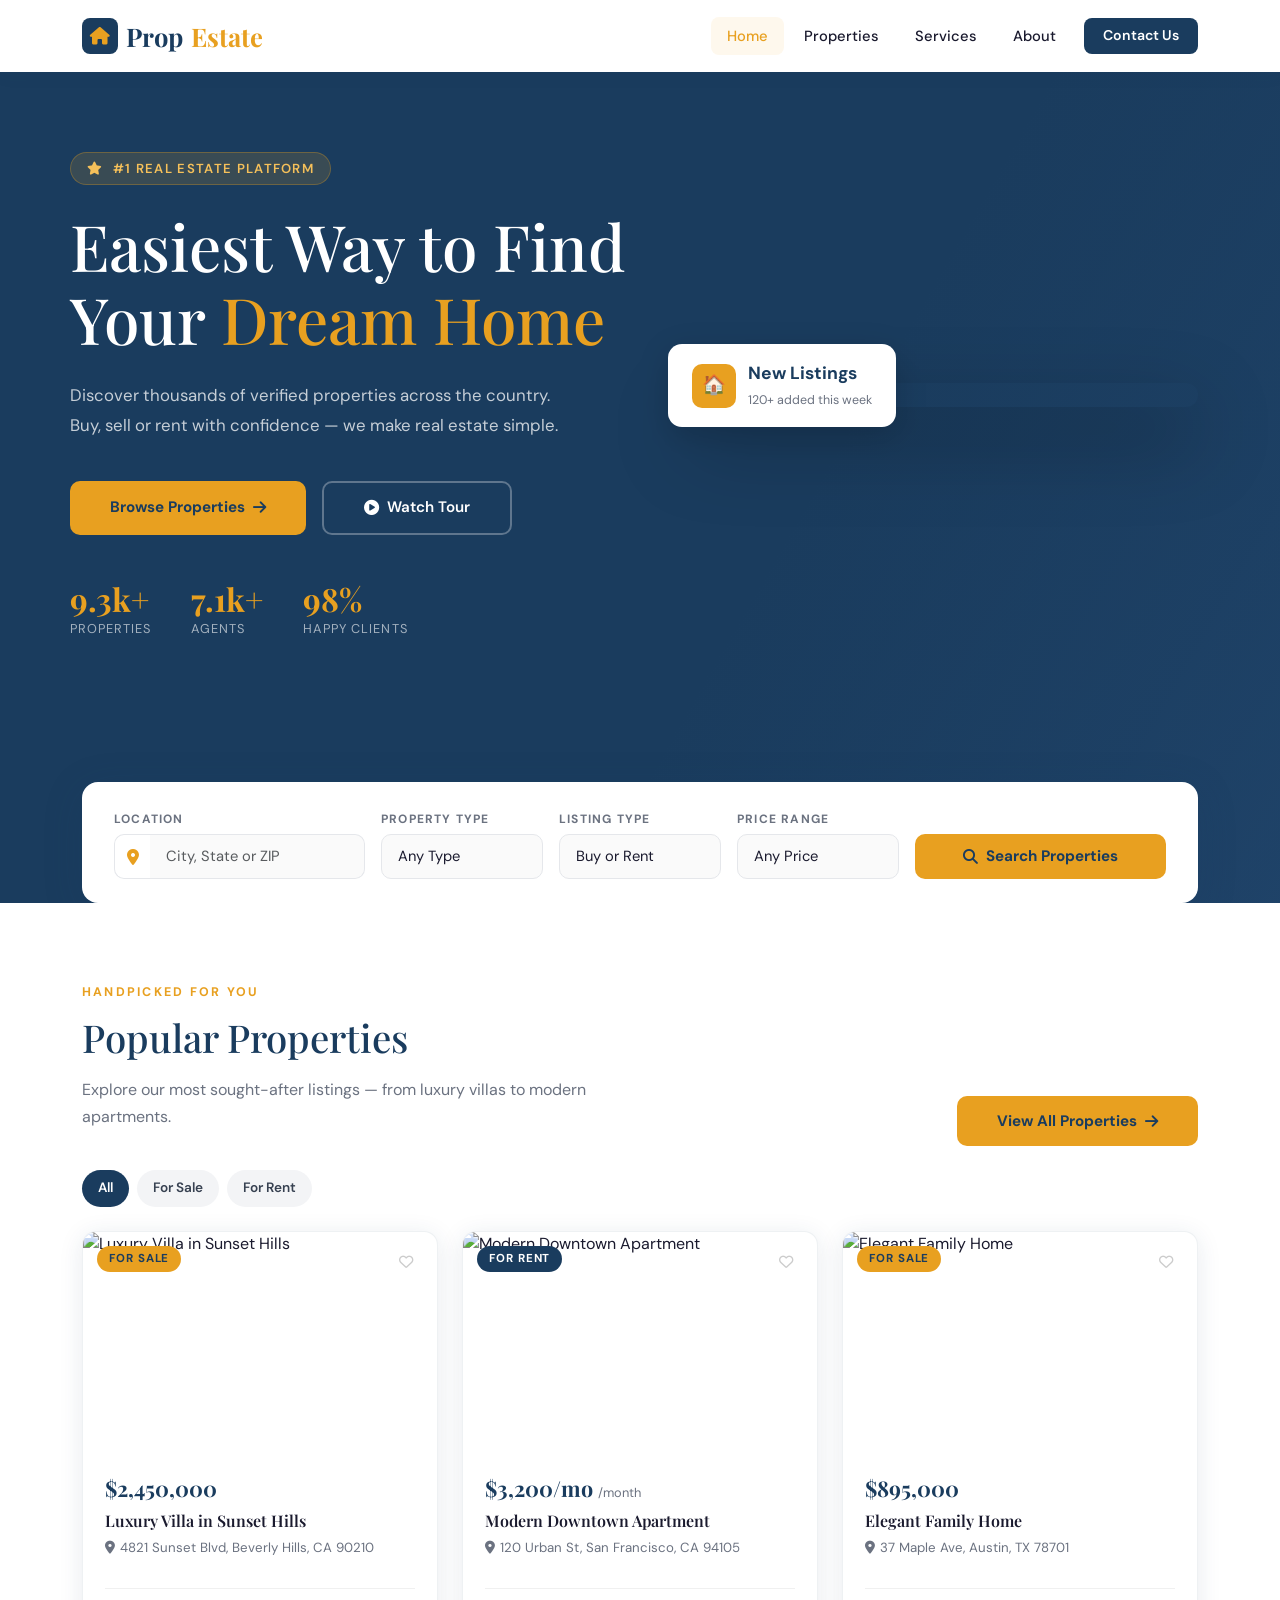
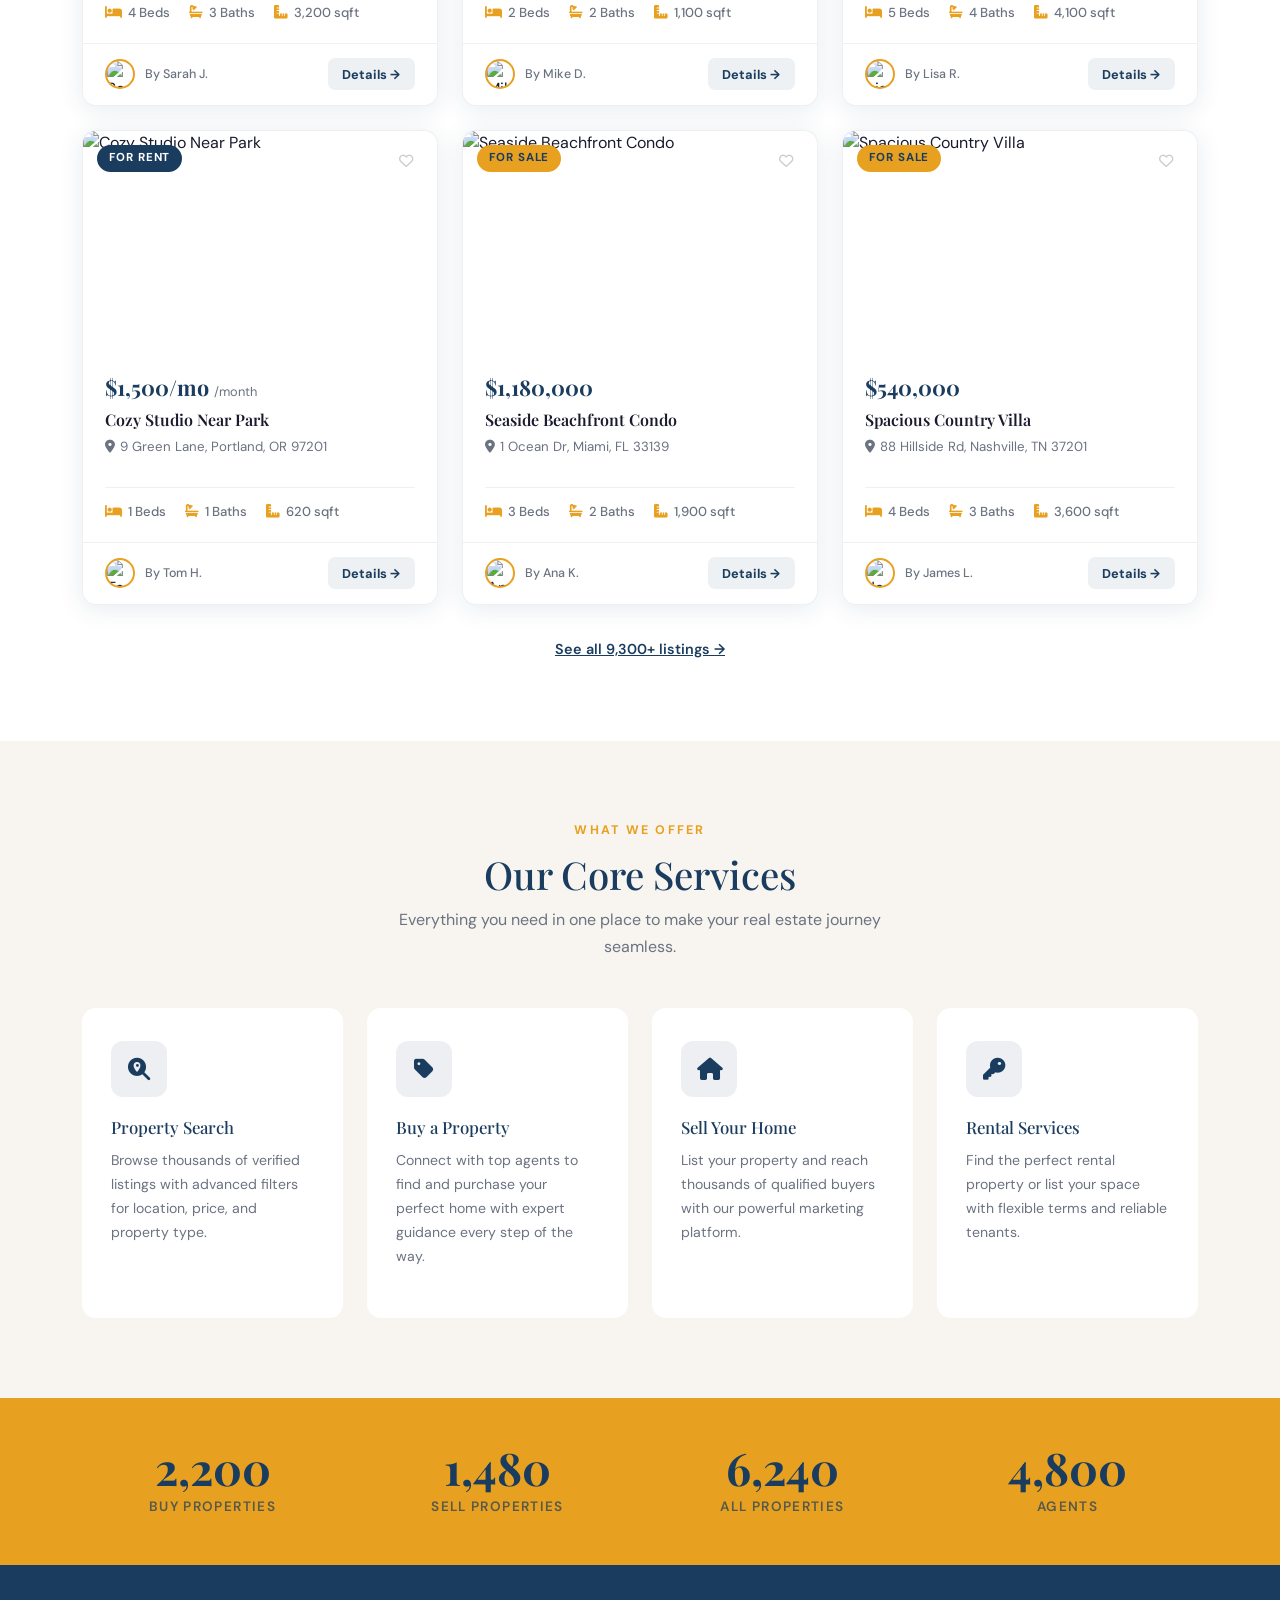
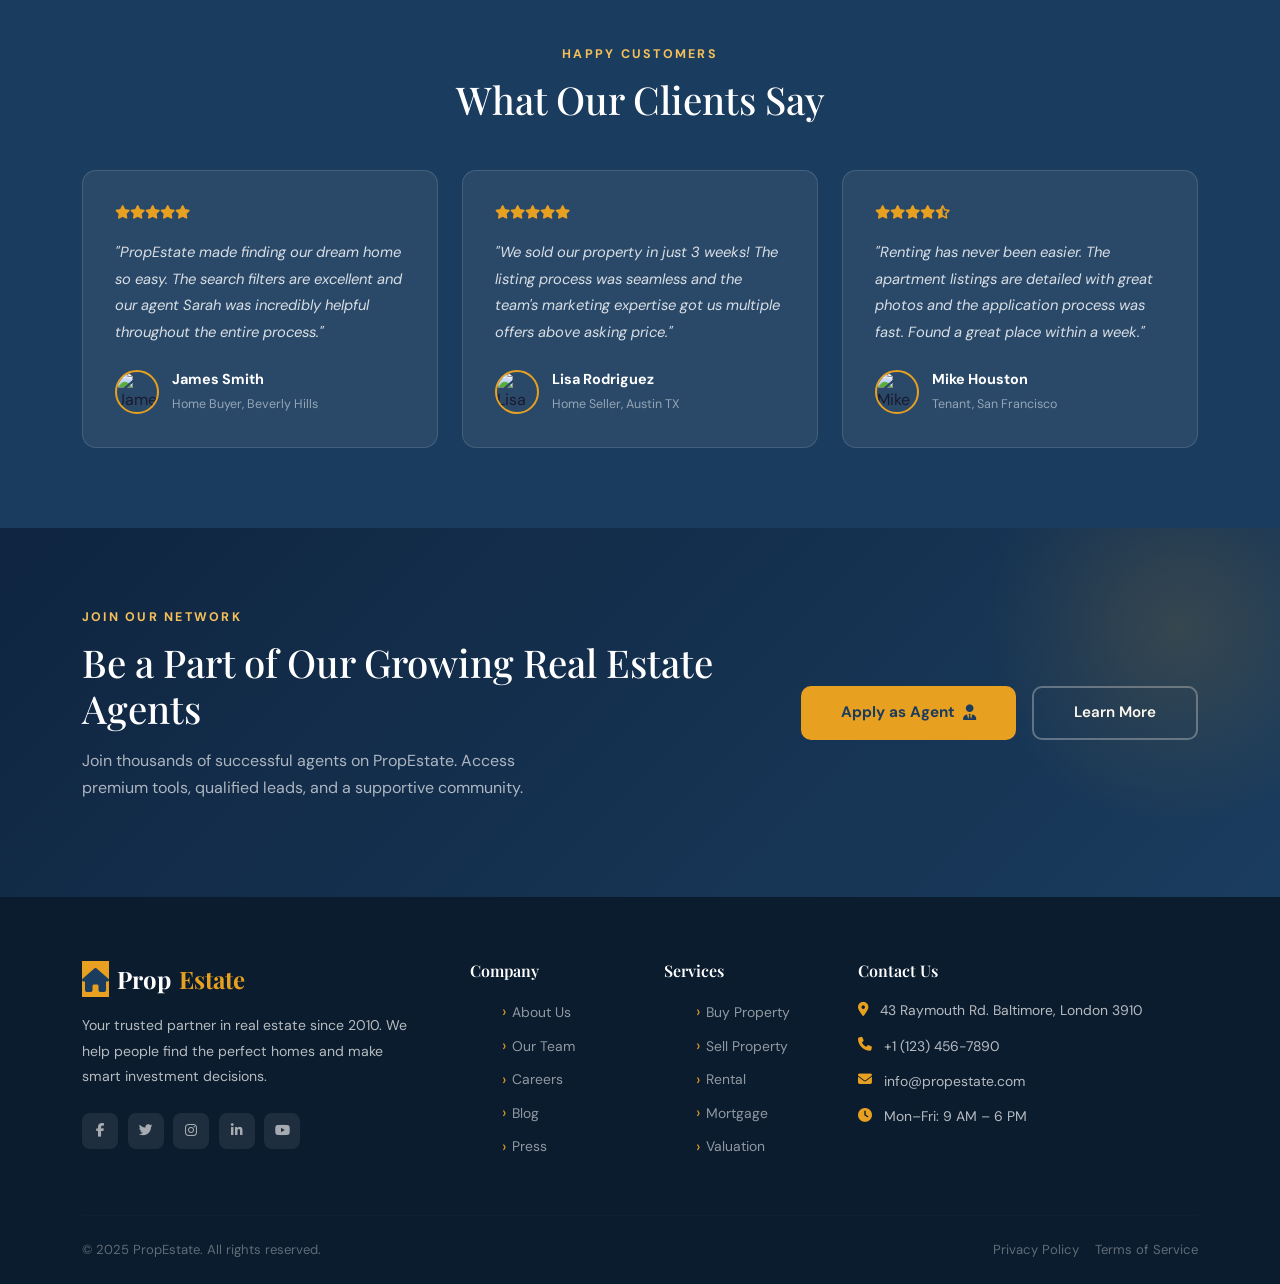
==== index.html @ a1406ced "Add files via upload" ====
<!DOCTYPE html>
<html lang="en">
<head>
  <meta charset="UTF-8">
  <meta name="viewport" content="width=device-width, initial-scale=1.0">
  <title>PropEstate — Find Your Dream Home</title>
  <link rel="preconnect" href="https://fonts.googleapis.com">
  <link rel="preconnect" href="https://fonts.gstatic.com" crossorigin>
  <link href="https://fonts.googleapis.com/css2?family=Playfair+Display:wght@600;700;800&family=DM+Sans:wght@300;400;500;600;700&display=swap" rel="stylesheet">
  <link rel="stylesheet" href="https://cdnjs.cloudflare.com/ajax/libs/bootstrap/5.3.2/css/bootstrap.min.css">
  <link rel="stylesheet" href="https://cdnjs.cloudflare.com/ajax/libs/font-awesome/6.5.0/css/all.min.css">
  <link rel="stylesheet" href="style.css">
</head>
<body>

<!-- ===== NAVBAR ===== -->
<nav class="navbar navbar-expand-lg">
  <div class="container">
    <a class="navbar-brand" href="index.html">
      <div class="brand-icon"><i class="fas fa-home"></i></div>
      Prop<span>Estate</span>
    </a>
    <button class="navbar-toggler border-0" type="button" data-bs-toggle="collapse" data-bs-target="#navMenu">
      <i class="fas fa-bars" style="color:var(--primary);"></i>
    </button>
    <div class="collapse navbar-collapse" id="navMenu">
      <ul class="navbar-nav ms-auto align-items-center gap-1 py-3 py-lg-0">
        <li class="nav-item"><a class="nav-link active" href="index.html">Home</a></li>
        <li class="nav-item"><a class="nav-link" href="properties.html">Properties</a></li>
        <li class="nav-item"><a class="nav-link" href="#">Services</a></li>
        <li class="nav-item"><a class="nav-link" href="#">About</a></li>
        <li class="nav-item ms-2"><a class="nav-link btn-contact" href="contact.html">Contact Us</a></li>
      </ul>
    </div>
  </div>
</nav>

<!-- ===== HERO ===== -->
<section class="hero">
  <div class="hero-overlay"></div>
  <div class="container">
    <div class="row align-items-center">
      <div class="col-lg-6 hero-content">
        <div class="hero-eyebrow fade-up">
          <i class="fas fa-star"></i> #1 Real Estate Platform
        </div>
        <h1 class="hero-title fade-up fade-up-1">
          Easiest Way to Find Your <em>Dream Home</em>
        </h1>
        <p class="hero-desc fade-up fade-up-2">
          Discover thousands of verified properties across the country. Buy, sell or rent with confidence — we make real estate simple.
        </p>
        <div class="d-flex gap-3 flex-wrap fade-up fade-up-3">
          <a href="properties.html" class="btn-primary-custom">
            Browse Properties <i class="fas fa-arrow-right"></i>
          </a>
          <a href="#" class="btn-outline-custom">
            <i class="fas fa-play-circle"></i> Watch Tour
          </a>
        </div>
        <div class="hero-stats fade-up fade-up-4">
          <div class="hero-stat">
            <div class="hero-stat-num">9.3k+</div>
            <div class="hero-stat-label">Properties</div>
          </div>
          <div class="hero-stat">
            <div class="hero-stat-num">7.1k+</div>
            <div class="hero-stat-label">Agents</div>
          </div>
          <div class="hero-stat">
            <div class="hero-stat-num">98%</div>
            <div class="hero-stat-label">Happy Clients</div>
          </div>
        </div>
      </div>
      <div class="col-lg-6 d-none d-lg-block ps-5">
        <div class="hero-image-wrap">
          <img src="https://images.unsplash.com/photo-1600596542815-ffad4c1539a9?w=800&q=80" alt="Dream Home">
          <div class="hero-badge">
            <div class="hero-badge-icon">🏠</div>
            <div class="hero-badge-text">
              <strong>New Listings</strong>
              <span>120+ added this week</span>
            </div>
          </div>
        </div>
      </div>
    </div>

    <!-- Search Bar -->
    <div class="row mt-4">
      <div class="col-12">
        <div class="search-bar-wrap fade-up fade-up-4">
          <div class="row g-3 align-items-end">
            <div class="col-md-3 col-sm-6">
              <label class="form-label">Location</label>
              <div class="input-group">
                <span class="input-group-text bg-white border-end-0" style="border:1.5px solid #e5e7eb; border-right:none; border-radius:10px 0 0 10px;">
                  <i class="fas fa-map-marker-alt" style="color:var(--accent);"></i>
                </span>
                <input type="text" class="form-control border-start-0" placeholder="City, State or ZIP" style="border-radius:0 10px 10px 0; border-left:none;">
              </div>
            </div>
            <div class="col-md-2 col-sm-6">
              <label class="form-label">Property Type</label>
              <select class="form-select">
                <option value="">Any Type</option>
                <option>House</option>
                <option>Apartment</option>
                <option>Condo</option>
                <option>Villa</option>
              </select>
            </div>
            <div class="col-md-2 col-sm-6">
              <label class="form-label">Listing Type</label>
              <select class="form-select">
                <option value="">Buy or Rent</option>
                <option>For Sale</option>
                <option>For Rent</option>
              </select>
            </div>
            <div class="col-md-2 col-sm-6">
              <label class="form-label">Price Range</label>
              <select class="form-select">
                <option value="">Any Price</option>
                <option>Under $500K</option>
                <option>$500K – $1M</option>
                <option>$1M – $2M</option>
                <option>$2M+</option>
              </select>
            </div>
            <div class="col-md-3">
              <a href="properties.html" class="btn-search">
                <i class="fas fa-search"></i> Search Properties
              </a>
            </div>
          </div>
        </div>
      </div>
    </div>
  </div>
</section>

<!-- ===== POPULAR PROPERTIES ===== -->
<section class="section-pad">
  <div class="container">
    <div class="row align-items-end mb-4">
      <div class="col-md-7">
        <div class="section-label">Handpicked for You</div>
        <h2 class="section-title">Popular Properties</h2>
        <p class="section-subtitle">Explore our most sought-after listings — from luxury villas to modern apartments.</p>
      </div>
      <div class="col-md-5 text-md-end mt-3 mt-md-0">
        <a href="properties.html" class="btn-primary-custom">
          View All Properties <i class="fas fa-arrow-right"></i>
        </a>
      </div>
    </div>
    <!-- Filter tabs -->
    <div class="d-flex gap-2 flex-wrap mb-4" id="homeFilterTabs">
      <button class="btn btn-sm px-3 py-2 rounded-pill active-filter-btn" style="background:var(--primary);color:#fff;border:none;font-size:0.85rem;font-weight:600;" onclick="filterHome('all', this)">All</button>
      <button class="btn btn-sm px-3 py-2 rounded-pill" style="background:#f3f4f6;border:none;font-size:0.85rem;font-weight:600;color:#374151;" onclick="filterHome('buy', this)">For Sale</button>
      <button class="btn btn-sm px-3 py-2 rounded-pill" style="background:#f3f4f6;border:none;font-size:0.85rem;font-weight:600;color:#374151;" onclick="filterHome('rent', this)">For Rent</button>
    </div>
    <div class="row" id="featuredGrid">
      <!-- Cards injected by JS -->
    </div>
    <div class="text-center mt-2">
      <a href="properties.html" style="font-size:0.9rem;color:var(--primary);font-weight:600;text-decoration:underline;">
        See all 9,300+ listings →
      </a>
    </div>
  </div>
</section>

<!-- ===== SERVICES ===== -->
<section class="section-pad services-section">
  <div class="container">
    <div class="text-center mb-5">
      <div class="section-label">What We Offer</div>
      <h2 class="section-title" style="margin-bottom:0.5rem;">Our Core Services</h2>
      <p class="section-subtitle mx-auto">Everything you need in one place to make your real estate journey seamless.</p>
    </div>
    <div class="row g-4">
      <div class="col-lg-3 col-md-6">
        <div class="service-card">
          <div class="service-icon"><i class="fas fa-search-location"></i></div>
          <h5>Property Search</h5>
          <p>Browse thousands of verified listings with advanced filters for location, price, and property type.</p>
        </div>
      </div>
      <div class="col-lg-3 col-md-6">
        <div class="service-card">
          <div class="service-icon"><i class="fas fa-tag"></i></div>
          <h5>Buy a Property</h5>
          <p>Connect with top agents to find and purchase your perfect home with expert guidance every step of the way.</p>
        </div>
      </div>
      <div class="col-lg-3 col-md-6">
        <div class="service-card">
          <div class="service-icon"><i class="fas fa-home"></i></div>
          <h5>Sell Your Home</h5>
          <p>List your property and reach thousands of qualified buyers with our powerful marketing platform.</p>
        </div>
      </div>
      <div class="col-lg-3 col-md-6">
        <div class="service-card">
          <div class="service-icon"><i class="fas fa-key"></i></div>
          <h5>Rental Services</h5>
          <p>Find the perfect rental property or list your space with flexible terms and reliable tenants.</p>
        </div>
      </div>
    </div>
  </div>
</section>

<!-- ===== STATS BANNER ===== -->
<section class="stats-banner">
  <div class="container">
    <div class="row g-4">
      <div class="col-6 col-md-3">
        <div class="stat-item">
          <div class="stat-number" data-count="3298">0</div>
          <div class="stat-label">Buy Properties</div>
        </div>
      </div>
      <div class="col-6 col-md-3">
        <div class="stat-item">
          <div class="stat-number" data-count="2181">0</div>
          <div class="stat-label">Sell Properties</div>
        </div>
      </div>
      <div class="col-6 col-md-3">
        <div class="stat-item">
          <div class="stat-number" data-count="9316">0</div>
          <div class="stat-label">All Properties</div>
        </div>
      </div>
      <div class="col-6 col-md-3">
        <div class="stat-item">
          <div class="stat-number" data-count="7191">0</div>
          <div class="stat-label">Agents</div>
        </div>
      </div>
    </div>
  </div>
</section>

<!-- ===== TESTIMONIALS ===== -->
<section class="section-pad testimonials-section">
  <div class="container">
    <div class="text-center mb-5">
      <div class="section-label" style="color:var(--accent-light);">Happy Customers</div>
      <h2 class="section-title" style="color:var(--white);">What Our Clients Say</h2>
    </div>
    <div class="row g-4">
      <div class="col-lg-4 col-md-6">
        <div class="testimonial-card">
          <div class="testimonial-stars">
            <i class="fas fa-star"></i><i class="fas fa-star"></i><i class="fas fa-star"></i><i class="fas fa-star"></i><i class="fas fa-star"></i>
          </div>
          <p class="testimonial-text">"PropEstate made finding our dream home so easy. The search filters are excellent and our agent Sarah was incredibly helpful throughout the entire process."</p>
          <div class="testimonial-author">
            <img src="https://i.pravatar.cc/80?img=47" alt="James Smith">
            <div class="testimonial-author-info">
              <strong>James Smith</strong>
              <span>Home Buyer, Beverly Hills</span>
            </div>
          </div>
        </div>
      </div>
      <div class="col-lg-4 col-md-6">
        <div class="testimonial-card">
          <div class="testimonial-stars">
            <i class="fas fa-star"></i><i class="fas fa-star"></i><i class="fas fa-star"></i><i class="fas fa-star"></i><i class="fas fa-star"></i>
          </div>
          <p class="testimonial-text">"We sold our property in just 3 weeks! The listing process was seamless and the team's marketing expertise got us multiple offers above asking price."</p>
          <div class="testimonial-author">
            <img src="https://i.pravatar.cc/80?img=32" alt="Lisa Rodriguez">
            <div class="testimonial-author-info">
              <strong>Lisa Rodriguez</strong>
              <span>Home Seller, Austin TX</span>
            </div>
          </div>
        </div>
      </div>
      <div class="col-lg-4 col-md-6">
        <div class="testimonial-card">
          <div class="testimonial-stars">
            <i class="fas fa-star"></i><i class="fas fa-star"></i><i class="fas fa-star"></i><i class="fas fa-star"></i><i class="fas fa-star-half-alt"></i>
          </div>
          <p class="testimonial-text">"Renting has never been easier. The apartment listings are detailed with great photos and the application process was fast. Found a great place within a week."</p>
          <div class="testimonial-author">
            <img src="https://i.pravatar.cc/80?img=12" alt="Mike Houston">
            <div class="testimonial-author-info">
              <strong>Mike Houston</strong>
              <span>Tenant, San Francisco</span>
            </div>
          </div>
        </div>
      </div>
    </div>
  </div>
</section>

<!-- ===== CTA ===== -->
<section class="section-pad cta-section">
  <div class="container">
    <div class="row align-items-center">
      <div class="col-lg-7">
        <div class="section-label" style="color:var(--accent-light);">Join Our Network</div>
        <h2 class="section-title" style="color:var(--white);">Be a Part of Our Growing Real Estate Agents</h2>
        <p class="section-subtitle" style="color:rgba(255,255,255,0.65); max-width:480px;">
          Join thousands of successful agents on PropEstate. Access premium tools, qualified leads, and a supportive community.
        </p>
      </div>
      <div class="col-lg-5 text-lg-end mt-4 mt-lg-0 d-flex gap-3 justify-content-lg-end flex-wrap">
        <a href="#" class="btn-primary-custom">Apply as Agent <i class="fas fa-user-tie"></i></a>
        <a href="contact.html" class="btn-outline-custom">Learn More</a>
      </div>
    </div>
  </div>
</section>

<!-- ===== FOOTER ===== -->
<footer>
  <div class="container">
    <div class="row g-5">
      <div class="col-lg-4">
        <div class="footer-brand">
          <div class="brand-icon" style="background:var(--accent);color:var(--primary);"><i class="fas fa-home"></i></div>
          Prop<span>Estate</span>
        </div>
        <p class="footer-desc">Your trusted partner in real estate since 2010. We help people find the perfect homes and make smart investment decisions.</p>
        <div class="footer-social">
          <a href="#"><i class="fab fa-facebook-f"></i></a>
          <a href="#"><i class="fab fa-twitter"></i></a>
          <a href="#"><i class="fab fa-instagram"></i></a>
          <a href="#"><i class="fab fa-linkedin-in"></i></a>
          <a href="#"><i class="fab fa-youtube"></i></a>
        </div>
      </div>
      <div class="col-lg-2 col-md-4 col-6">
        <h6 class="footer-heading">Company</h6>
        <ul class="footer-links">
          <li><a href="#">About Us</a></li>
          <li><a href="#">Our Team</a></li>
          <li><a href="#">Careers</a></li>
          <li><a href="#">Blog</a></li>
          <li><a href="#">Press</a></li>
        </ul>
      </div>
      <div class="col-lg-2 col-md-4 col-6">
        <h6 class="footer-heading">Services</h6>
        <ul class="footer-links">
          <li><a href="#">Buy Property</a></li>
          <li><a href="#">Sell Property</a></li>
          <li><a href="#">Rental</a></li>
          <li><a href="#">Mortgage</a></li>
          <li><a href="#">Valuation</a></li>
        </ul>
      </div>
      <div class="col-lg-4 col-md-4">
        <h6 class="footer-heading">Contact Us</h6>
        <div class="footer-contact-item"><i class="fas fa-map-marker-alt"></i><span>43 Raymouth Rd. Baltimore, London 3910</span></div>
        <div class="footer-contact-item"><i class="fas fa-phone"></i><span>+1 (123) 456-7890</span></div>
        <div class="footer-contact-item"><i class="fas fa-envelope"></i><span>info@propestate.com</span></div>
        <div class="footer-contact-item"><i class="fas fa-clock"></i><span>Mon–Fri: 9 AM – 6 PM</span></div>
      </div>
    </div>
    <hr class="footer-divider">
    <div class="footer-bottom">
      <span>© 2025 PropEstate. All rights reserved.</span>
      <div class="d-flex gap-3">
        <a href="#" style="color:rgba(255,255,255,0.35);font-size:0.82rem;">Privacy Policy</a>
        <a href="#" style="color:rgba(255,255,255,0.35);font-size:0.82rem;">Terms of Service</a>
      </div>
    </div>
  </div>
</footer>

<!-- Scroll Top -->
<button id="scrollTop" onclick="scrollToTop()" title="Back to top">
  <i class="fas fa-chevron-up"></i>
</button>

<script src="https://cdnjs.cloudflare.com/ajax/libs/bootstrap/5.3.2/js/bootstrap.bundle.min.js"></script>
<script src="main.js"></script>
<script>
  // Home page filter tabs
  function filterHome(type, btn) {
    document.querySelectorAll('#homeFilterTabs button').forEach(b => {
      b.style.background = '#f3f4f6';
      b.style.color = '#374151';
    });
    btn.style.background = 'var(--primary)';
    btn.style.color = '#fff';

    const cards = document.querySelectorAll('#featuredGrid [data-type]');
    cards.forEach(card => {
      card.style.display = (type === 'all' || card.dataset.type === type) ? '' : 'none';
    });
  }
</script>
</body>
</html>
---- style.css ----
/* ===== CSS Variables ===== */
:root {
  --primary: #1a3c5e;
  --accent: #e8a020;
  --accent-light: #f5c05a;
  --light-bg: #f8f5f0;
  --white: #ffffff;
  --text-dark: #1a1a2e;
  --text-muted: #6b7280;
  --card-shadow: 0 4px 24px rgba(26,60,94,0.10);
  --transition: 0.3s cubic-bezier(.4,0,.2,1);
  --radius: 14px;
  --navbar-height: 72px;
}

/* ===== Reset & Base ===== */
*, *::before, *::after { box-sizing: border-box; margin: 0; padding: 0; }
html { scroll-behavior: smooth; }
body {
  font-family: 'DM Sans', sans-serif;
  color: var(--text-dark);
  background: var(--white);
  overflow-x: hidden;
}
a { text-decoration: none; color: inherit; }
img { max-width: 100%; display: block; }

/* ===== Typography ===== */
h1, h2, h3, h4, h5 {
  font-family: 'Playfair Display', serif;
  line-height: 1.2;
}
.section-label {
  font-size: 0.78rem;
  font-weight: 700;
  letter-spacing: 0.18em;
  text-transform: uppercase;
  color: var(--accent);
  margin-bottom: 0.75rem;
}
.section-title {
  font-size: clamp(1.8rem, 3vw, 2.6rem);
  color: var(--primary);
  margin-bottom: 1rem;
}
.section-subtitle {
  font-size: 1rem;
  color: var(--text-muted);
  max-width: 540px;
  line-height: 1.7;
}

/* ===== Navbar ===== */
.navbar {
  height: var(--navbar-height);
  background: var(--white);
  box-shadow: 0 2px 16px rgba(26,60,94,0.08);
  position: sticky;
  top: 0;
  z-index: 1000;
  padding: 0 2rem;
}
.navbar-brand {
  font-family: 'Playfair Display', serif;
  font-size: 1.6rem;
  font-weight: 700;
  color: var(--primary);
  display: flex;
  align-items: center;
  gap: 0.5rem;
}
.navbar-brand span { color: var(--accent); }
.navbar-brand .brand-icon {
  width: 36px; height: 36px;
  background: var(--primary);
  border-radius: 8px;
  display: flex; align-items: center; justify-content: center;
  color: var(--accent);
  font-size: 1.1rem;
}
.navbar-nav .nav-link {
  font-size: 0.92rem;
  font-weight: 500;
  color: var(--text-dark) !important;
  padding: 0.5rem 1rem !important;
  border-radius: 8px;
  transition: var(--transition);
}
.navbar-nav .nav-link:hover,
.navbar-nav .nav-link.active {
  color: var(--accent) !important;
  background: rgba(232,160,32,0.08);
}
.navbar .btn-contact {
  background: var(--primary);
  color: var(--white) !important;
  border-radius: 8px;
  padding: 0.45rem 1.2rem !important;
  font-weight: 600;
  font-size: 0.88rem;
  transition: var(--transition);
}
.navbar .btn-contact:hover {
  background: var(--accent);
  color: var(--primary) !important;
}

/* ===== Hero Section ===== */
.hero {
  min-height: calc(100vh - var(--navbar-height));
  background: linear-gradient(120deg, var(--primary) 60%, #2a5280 100%);
  position: relative;
  overflow: hidden;
  display: flex;
  align-items: center;
}
.hero::before {
  content: '';
  position: absolute;
  inset: 0;
  background: url('https://images.unsplash.com/photo-1600596542815-ffad4c1539a9?w=1600&q=80') center/cover no-repeat;
  opacity: 0.18;
}
.hero-overlay {
  position: absolute;
  inset: 0;
  background: linear-gradient(135deg, rgba(26,60,94,0.92) 0%, rgba(26,60,94,0.70) 100%);
}
.hero-content {
  position: relative;
  z-index: 2;
  padding: 5rem 0;
}
.hero-eyebrow {
  display: inline-flex;
  align-items: center;
  gap: 0.6rem;
  background: rgba(232,160,32,0.15);
  border: 1px solid rgba(232,160,32,0.3);
  border-radius: 50px;
  padding: 0.35rem 1rem;
  font-size: 0.82rem;
  font-weight: 600;
  color: var(--accent-light);
  letter-spacing: 0.1em;
  text-transform: uppercase;
  margin-bottom: 1.5rem;
}
.hero-title {
  font-size: clamp(2.4rem, 5vw, 4rem);
  color: var(--white);
  line-height: 1.15;
  margin-bottom: 1.5rem;
}
.hero-title em {
  color: var(--accent);
  font-style: normal;
}
.hero-desc {
  font-size: 1.05rem;
  color: rgba(255,255,255,0.75);
  line-height: 1.8;
  max-width: 500px;
  margin-bottom: 2.5rem;
}
.hero-stats {
  display: flex;
  gap: 2.5rem;
  margin-top: 3rem;
}
.hero-stat-num {
  font-family: 'Playfair Display', serif;
  font-size: 2rem;
  color: var(--accent);
  font-weight: 700;
  line-height: 1;
}
.hero-stat-label {
  font-size: 0.8rem;
  color: rgba(255,255,255,0.6);
  margin-top: 0.25rem;
  text-transform: uppercase;
  letter-spacing: 0.08em;
}
.hero-image-wrap {
  position: relative;
  z-index: 2;
}
.hero-image-wrap img {
  border-radius: var(--radius);
  box-shadow: 0 32px 80px rgba(0,0,0,0.4);
  width: 100%;
  max-height: 500px;
  object-fit: cover;
}
.hero-badge {
  position: absolute;
  bottom: -20px;
  left: -20px;
  background: var(--white);
  border-radius: 14px;
  padding: 1rem 1.5rem;
  box-shadow: 0 8px 32px rgba(0,0,0,0.15);
  display: flex;
  align-items: center;
  gap: 0.75rem;
  min-width: 200px;
}
.hero-badge-icon {
  width: 44px; height: 44px;
  background: var(--accent);
  border-radius: 10px;
  display: flex; align-items: center; justify-content: center;
  font-size: 1.2rem;
  flex-shrink: 0;
}
.hero-badge-text strong {
  display: block;
  font-size: 1.1rem;
  color: var(--primary);
}
.hero-badge-text span {
  font-size: 0.78rem;
  color: var(--text-muted);
}

/* ===== Search Bar ===== */
.search-bar-wrap {
  background: var(--white);
  border-radius: 16px;
  box-shadow: 0 8px 40px rgba(26,60,94,0.15);
  padding: 1.5rem 2rem;
  margin-top: 2.5rem;
  position: relative;
  z-index: 3;
}
.search-bar-wrap .form-label {
  font-size: 0.75rem;
  font-weight: 700;
  letter-spacing: 0.1em;
  text-transform: uppercase;
  color: var(--text-muted);
  margin-bottom: 0.4rem;
}
.search-bar-wrap .form-control,
.search-bar-wrap .form-select {
  border: 1.5px solid #e5e7eb;
  border-radius: 10px;
  padding: 0.65rem 1rem;
  font-size: 0.92rem;
  color: var(--text-dark);
  background: #fafafa;
  transition: var(--transition);
}
.search-bar-wrap .form-control:focus,
.search-bar-wrap .form-select:focus {
  border-color: var(--accent);
  box-shadow: 0 0 0 3px rgba(232,160,32,0.12);
  background: var(--white);
}
.btn-search {
  background: var(--accent);
  color: var(--primary);
  font-weight: 700;
  font-size: 0.95rem;
  border: none;
  border-radius: 10px;
  padding: 0.7rem 2rem;
  display: flex;
  align-items: center;
  gap: 0.5rem;
  transition: var(--transition);
  white-space: nowrap;
  width: 100%;
  justify-content: center;
}
.btn-search:hover {
  background: var(--primary);
  color: var(--white);
  transform: translateY(-1px);
}

/* ===== Section Spacing ===== */
.section-pad { padding: 5rem 0; }
.section-pad-sm { padding: 3.5rem 0; }

/* ===== Property Cards ===== */
.property-card {
  background: var(--white);
  border-radius: var(--radius);
  box-shadow: var(--card-shadow);
  overflow: hidden;
  transition: var(--transition);
  height: 100%;
  display: flex;
  flex-direction: column;
  border: 1px solid rgba(26,60,94,0.07);
}
.property-card:hover {
  transform: translateY(-6px);
  box-shadow: 0 16px 48px rgba(26,60,94,0.18);
}
.property-card-img {
  position: relative;
  height: 220px;
  overflow: hidden;
}
.property-card-img img {
  width: 100%;
  height: 100%;
  object-fit: cover;
  transition: transform 0.5s ease;
}
.property-card:hover .property-card-img img {
  transform: scale(1.06);
}
.property-badge {
  position: absolute;
  top: 14px;
  left: 14px;
  background: var(--accent);
  color: var(--primary);
  font-size: 0.72rem;
  font-weight: 700;
  letter-spacing: 0.08em;
  text-transform: uppercase;
  padding: 0.3rem 0.75rem;
  border-radius: 50px;
}
.property-badge.for-rent {
  background: var(--primary);
  color: var(--white);
}
.property-fav {
  position: absolute;
  top: 14px;
  right: 14px;
  width: 34px; height: 34px;
  background: rgba(255,255,255,0.9);
  backdrop-filter: blur(4px);
  border-radius: 50%;
  display: flex; align-items: center; justify-content: center;
  cursor: pointer;
  border: none;
  color: #ccc;
  font-size: 0.9rem;
  transition: var(--transition);
}
.property-fav:hover, .property-fav.active { color: #e53e3e; }
.property-card-body {
  padding: 1.25rem 1.4rem;
  flex: 1;
  display: flex;
  flex-direction: column;
}
.property-price {
  font-family: 'Playfair Display', serif;
  font-size: 1.35rem;
  color: var(--primary);
  font-weight: 700;
  margin-bottom: 0.3rem;
}
.property-price span {
  font-family: 'DM Sans', sans-serif;
  font-size: 0.8rem;
  color: var(--text-muted);
  font-weight: 400;
}
.property-name {
  font-size: 1rem;
  font-weight: 600;
  color: var(--text-dark);
  margin-bottom: 0.3rem;
  font-family: 'Playfair Display', serif;
}
.property-address {
  font-size: 0.83rem;
  color: var(--text-muted);
  display: flex;
  align-items: center;
  gap: 0.3rem;
  margin-bottom: 1rem;
}
.property-divider {
  height: 1px;
  background: #f0f0f0;
  margin: 0.9rem 0;
}
.property-meta {
  display: flex;
  gap: 1.2rem;
  font-size: 0.82rem;
  color: var(--text-muted);
}
.property-meta span {
  display: flex;
  align-items: center;
  gap: 0.35rem;
  font-weight: 500;
}
.property-meta i { color: var(--accent); font-size: 0.85rem; }
.property-card-footer {
  padding: 0.9rem 1.4rem;
  border-top: 1px solid #f0f0f0;
  display: flex;
  align-items: center;
  justify-content: space-between;
}
.agent-mini {
  display: flex;
  align-items: center;
  gap: 0.6rem;
}
.agent-mini img {
  width: 30px; height: 30px;
  border-radius: 50%;
  object-fit: cover;
  border: 2px solid var(--accent);
}
.agent-mini span {
  font-size: 0.78rem;
  color: var(--text-muted);
  font-weight: 500;
}
.btn-details {
  font-size: 0.8rem;
  font-weight: 700;
  color: var(--primary);
  background: rgba(26,60,94,0.07);
  border: none;
  border-radius: 7px;
  padding: 0.4rem 0.9rem;
  transition: var(--transition);
  cursor: pointer;
}
.btn-details:hover {
  background: var(--primary);
  color: var(--white);
}

/* ===== Services Section ===== */
.services-section { background: var(--light-bg); }
.service-card {
  background: var(--white);
  border-radius: var(--radius);
  padding: 2rem 1.75rem;
  height: 100%;
  transition: var(--transition);
  border: 1px solid transparent;
  position: relative;
  overflow: hidden;
}
.service-card::before {
  content: '';
  position: absolute;
  bottom: 0; left: 0; right: 0;
  height: 3px;
  background: var(--accent);
  transform: scaleX(0);
  transition: var(--transition);
}
.service-card:hover {
  border-color: rgba(232,160,32,0.3);
  transform: translateY(-4px);
  box-shadow: var(--card-shadow);
}
.service-card:hover::before { transform: scaleX(1); }
.service-icon {
  width: 56px; height: 56px;
  background: rgba(26,60,94,0.08);
  border-radius: 12px;
  display: flex; align-items: center; justify-content: center;
  font-size: 1.4rem;
  color: var(--primary);
  margin-bottom: 1.25rem;
  transition: var(--transition);
}
.service-card:hover .service-icon {
  background: var(--accent);
  color: var(--primary);
}
.service-card h5 {
  font-size: 1.05rem;
  color: var(--primary);
  margin-bottom: 0.75rem;
}
.service-card p {
  font-size: 0.88rem;
  color: var(--text-muted);
  line-height: 1.7;
}

/* ===== Testimonials ===== */
.testimonials-section { background: var(--primary); }
.testimonial-card {
  background: rgba(255,255,255,0.07);
  border: 1px solid rgba(255,255,255,0.12);
  border-radius: var(--radius);
  padding: 2rem;
  height: 100%;
  transition: var(--transition);
}
.testimonial-card:hover {
  background: rgba(255,255,255,0.12);
}
.testimonial-stars { color: var(--accent); font-size: 0.85rem; margin-bottom: 1rem; }
.testimonial-text {
  font-size: 0.92rem;
  color: rgba(255,255,255,0.82);
  line-height: 1.8;
  font-style: italic;
  margin-bottom: 1.5rem;
}
.testimonial-author {
  display: flex;
  align-items: center;
  gap: 0.8rem;
}
.testimonial-author img {
  width: 44px; height: 44px;
  border-radius: 50%;
  object-fit: cover;
  border: 2px solid var(--accent);
}
.testimonial-author-info strong {
  display: block;
  font-size: 0.9rem;
  color: var(--white);
}
.testimonial-author-info span {
  font-size: 0.78rem;
  color: rgba(255,255,255,0.5);
}

/* ===== Stats Banner ===== */
.stats-banner {
  background: var(--accent);
  padding: 3rem 0;
}
.stat-item { text-align: center; }
.stat-number {
  font-family: 'Playfair Display', serif;
  font-size: 2.8rem;
  font-weight: 700;
  color: var(--primary);
  line-height: 1;
}
.stat-label {
  font-size: 0.85rem;
  color: rgba(26,60,94,0.7);
  font-weight: 600;
  text-transform: uppercase;
  letter-spacing: 0.1em;
  margin-top: 0.4rem;
}

/* ===== CTA Section ===== */
.cta-section {
  background: linear-gradient(135deg, #0f2540 0%, var(--primary) 100%);
  position: relative;
  overflow: hidden;
}
.cta-section::before {
  content: '';
  position: absolute;
  top: -100px; right: -100px;
  width: 400px; height: 400px;
  background: radial-gradient(circle, rgba(232,160,32,0.15) 0%, transparent 70%);
  border-radius: 50%;
}
.btn-primary-custom {
  background: var(--accent);
  color: var(--primary);
  font-weight: 700;
  font-size: 0.95rem;
  border: none;
  border-radius: 10px;
  padding: 0.85rem 2.5rem;
  transition: var(--transition);
  display: inline-flex;
  align-items: center;
  gap: 0.5rem;
}
.btn-primary-custom:hover {
  background: var(--white);
  color: var(--primary);
  transform: translateY(-2px);
}
.btn-outline-custom {
  background: transparent;
  color: var(--white);
  font-weight: 600;
  font-size: 0.95rem;
  border: 2px solid rgba(255,255,255,0.3);
  border-radius: 10px;
  padding: 0.85rem 2.5rem;
  transition: var(--transition);
  display: inline-flex;
  align-items: center;
  gap: 0.5rem;
}
.btn-outline-custom:hover {
  border-color: var(--accent);
  color: var(--accent);
}

/* ===== Footer ===== */
footer {
  background: #0b1c2e;
  padding: 4rem 0 1.5rem;
  color: rgba(255,255,255,0.7);
}
.footer-brand {
  font-family: 'Playfair Display', serif;
  font-size: 1.5rem;
  color: var(--white);
  font-weight: 700;
  margin-bottom: 1rem;
  display: flex;
  align-items: center;
  gap: 0.5rem;
}
.footer-brand span { color: var(--accent); }
.footer-desc { font-size: 0.88rem; line-height: 1.8; margin-bottom: 1.5rem; }
.footer-social {
  display: flex;
  gap: 0.6rem;
}
.footer-social a {
  width: 36px; height: 36px;
  background: rgba(255,255,255,0.08);
  border-radius: 8px;
  display: flex; align-items: center; justify-content: center;
  color: rgba(255,255,255,0.6);
  font-size: 0.85rem;
  transition: var(--transition);
}
.footer-social a:hover {
  background: var(--accent);
  color: var(--primary);
}
.footer-heading {
  font-family: 'Playfair Display', serif;
  font-size: 1rem;
  color: var(--white);
  font-weight: 600;
  margin-bottom: 1.25rem;
}
.footer-links { list-style: none; }
.footer-links li { margin-bottom: 0.6rem; }
.footer-links a {
  font-size: 0.87rem;
  color: rgba(255,255,255,0.55);
  transition: var(--transition);
  display: flex;
  align-items: center;
  gap: 0.4rem;
}
.footer-links a::before {
  content: '›';
  color: var(--accent);
  font-size: 1rem;
}
.footer-links a:hover { color: var(--accent); }
.footer-contact-item {
  display: flex;
  align-items: flex-start;
  gap: 0.75rem;
  margin-bottom: 0.9rem;
  font-size: 0.87rem;
}
.footer-contact-item i {
  color: var(--accent);
  margin-top: 0.15rem;
  flex-shrink: 0;
}
.footer-divider {
  border-color: rgba(255,255,255,0.08);
  margin: 2.5rem 0 1.5rem;
}
.footer-bottom {
  font-size: 0.82rem;
  color: rgba(255,255,255,0.35);
  display: flex;
  justify-content: space-between;
  align-items: center;
  flex-wrap: wrap;
  gap: 0.5rem;
}

/* ===== Properties Page ===== */
.page-hero {
  background: linear-gradient(120deg, var(--primary) 0%, #2a5280 100%);
  padding: 4rem 0 3rem;
  position: relative;
  overflow: hidden;
}
.page-hero::before {
  content: '';
  position: absolute;
  inset: 0;
  background: url('https://images.unsplash.com/photo-1486325212027-8081e485255e?w=1600&q=80') center/cover;
  opacity: 0.12;
}
.page-hero-content { position: relative; z-index: 2; }
.page-hero h1 {
  font-size: clamp(2rem, 4vw, 3rem);
  color: var(--white);
  margin-bottom: 0.75rem;
}
.page-hero .breadcrumb { background: transparent; padding: 0; margin: 0; }
.page-hero .breadcrumb-item { color: rgba(255,255,255,0.6); font-size: 0.88rem; }
.page-hero .breadcrumb-item.active { color: var(--accent); }
.page-hero .breadcrumb-item + .breadcrumb-item::before { color: rgba(255,255,255,0.4); }

/* Filters */
.filter-bar {
  background: var(--white);
  border-radius: var(--radius);
  box-shadow: var(--card-shadow);
  padding: 1.5rem 2rem;
  margin-top: -40px;
  position: relative;
  z-index: 10;
}
.filter-bar .form-select,
.filter-bar .form-control {
  border: 1.5px solid #e5e7eb;
  border-radius: 10px;
  font-size: 0.88rem;
  padding: 0.6rem 1rem;
  background: #fafafa;
}
.filter-bar .form-select:focus,
.filter-bar .form-control:focus {
  border-color: var(--accent);
  box-shadow: 0 0 0 3px rgba(232,160,32,0.1);
  background: var(--white);
}
.filter-bar .form-label {
  font-size: 0.72rem;
  font-weight: 700;
  letter-spacing: 0.1em;
  text-transform: uppercase;
  color: var(--text-muted);
  margin-bottom: 0.35rem;
}

/* Results bar */
.results-bar {
  display: flex;
  align-items: center;
  justify-content: space-between;
  flex-wrap: wrap;
  gap: 1rem;
  padding: 1rem 0;
  border-bottom: 1px solid #f0f0f0;
  margin-bottom: 2rem;
}
.results-count { font-size: 0.9rem; color: var(--text-muted); }
.results-count strong { color: var(--primary); }
.view-toggle { display: flex; gap: 0.4rem; }
.view-btn {
  width: 36px; height: 36px;
  border-radius: 8px;
  border: 1.5px solid #e5e7eb;
  background: var(--white);
  display: flex; align-items: center; justify-content: center;
  cursor: pointer;
  color: var(--text-muted);
  font-size: 0.9rem;
  transition: var(--transition);
}
.view-btn.active, .view-btn:hover {
  background: var(--primary);
  border-color: var(--primary);
  color: var(--white);
}

/* ===== Animations ===== */
@keyframes fadeUp {
  from { opacity: 0; transform: translateY(30px); }
  to { opacity: 1; transform: translateY(0); }
}
.fade-up { animation: fadeUp 0.6s ease both; }
.fade-up-1 { animation-delay: 0.1s; }
.fade-up-2 { animation-delay: 0.2s; }
.fade-up-3 { animation-delay: 0.3s; }
.fade-up-4 { animation-delay: 0.4s; }

/* ===== Pagination ===== */
.pagination .page-link {
  color: var(--primary);
  border-radius: 8px;
  margin: 0 2px;
  border: 1.5px solid #e5e7eb;
  font-size: 0.88rem;
  font-weight: 600;
  padding: 0.45rem 0.9rem;
  transition: var(--transition);
}
.pagination .page-link:hover,
.pagination .page-item.active .page-link {
  background: var(--primary);
  border-color: var(--primary);
  color: var(--white);
}

/* ===== Scroll Top ===== */
#scrollTop {
  position: fixed;
  bottom: 2rem; right: 2rem;
  width: 44px; height: 44px;
  background: var(--primary);
  color: var(--white);
  border-radius: 10px;
  display: none;
  align-items: center;
  justify-content: center;
  cursor: pointer;
  z-index: 999;
  box-shadow: 0 4px 16px rgba(26,60,94,0.3);
  border: none;
  transition: var(--transition);
  font-size: 1rem;
}
#scrollTop:hover { background: var(--accent); color: var(--primary); }
#scrollTop.show { display: flex; }

/* ===== Responsive ===== */
@media (max-width: 991px) {
  .hero-image-wrap { display: none; }
  .hero-title { font-size: 2.4rem; }
  .search-bar-wrap { padding: 1.25rem; }
}
@media (max-width: 768px) {
  .hero-stats { gap: 1.5rem; }
  .hero-stat-num { font-size: 1.5rem; }
  .stats-banner .stat-number { font-size: 2rem; }
  .filter-bar { margin-top: 0; border-radius: 0; }
}
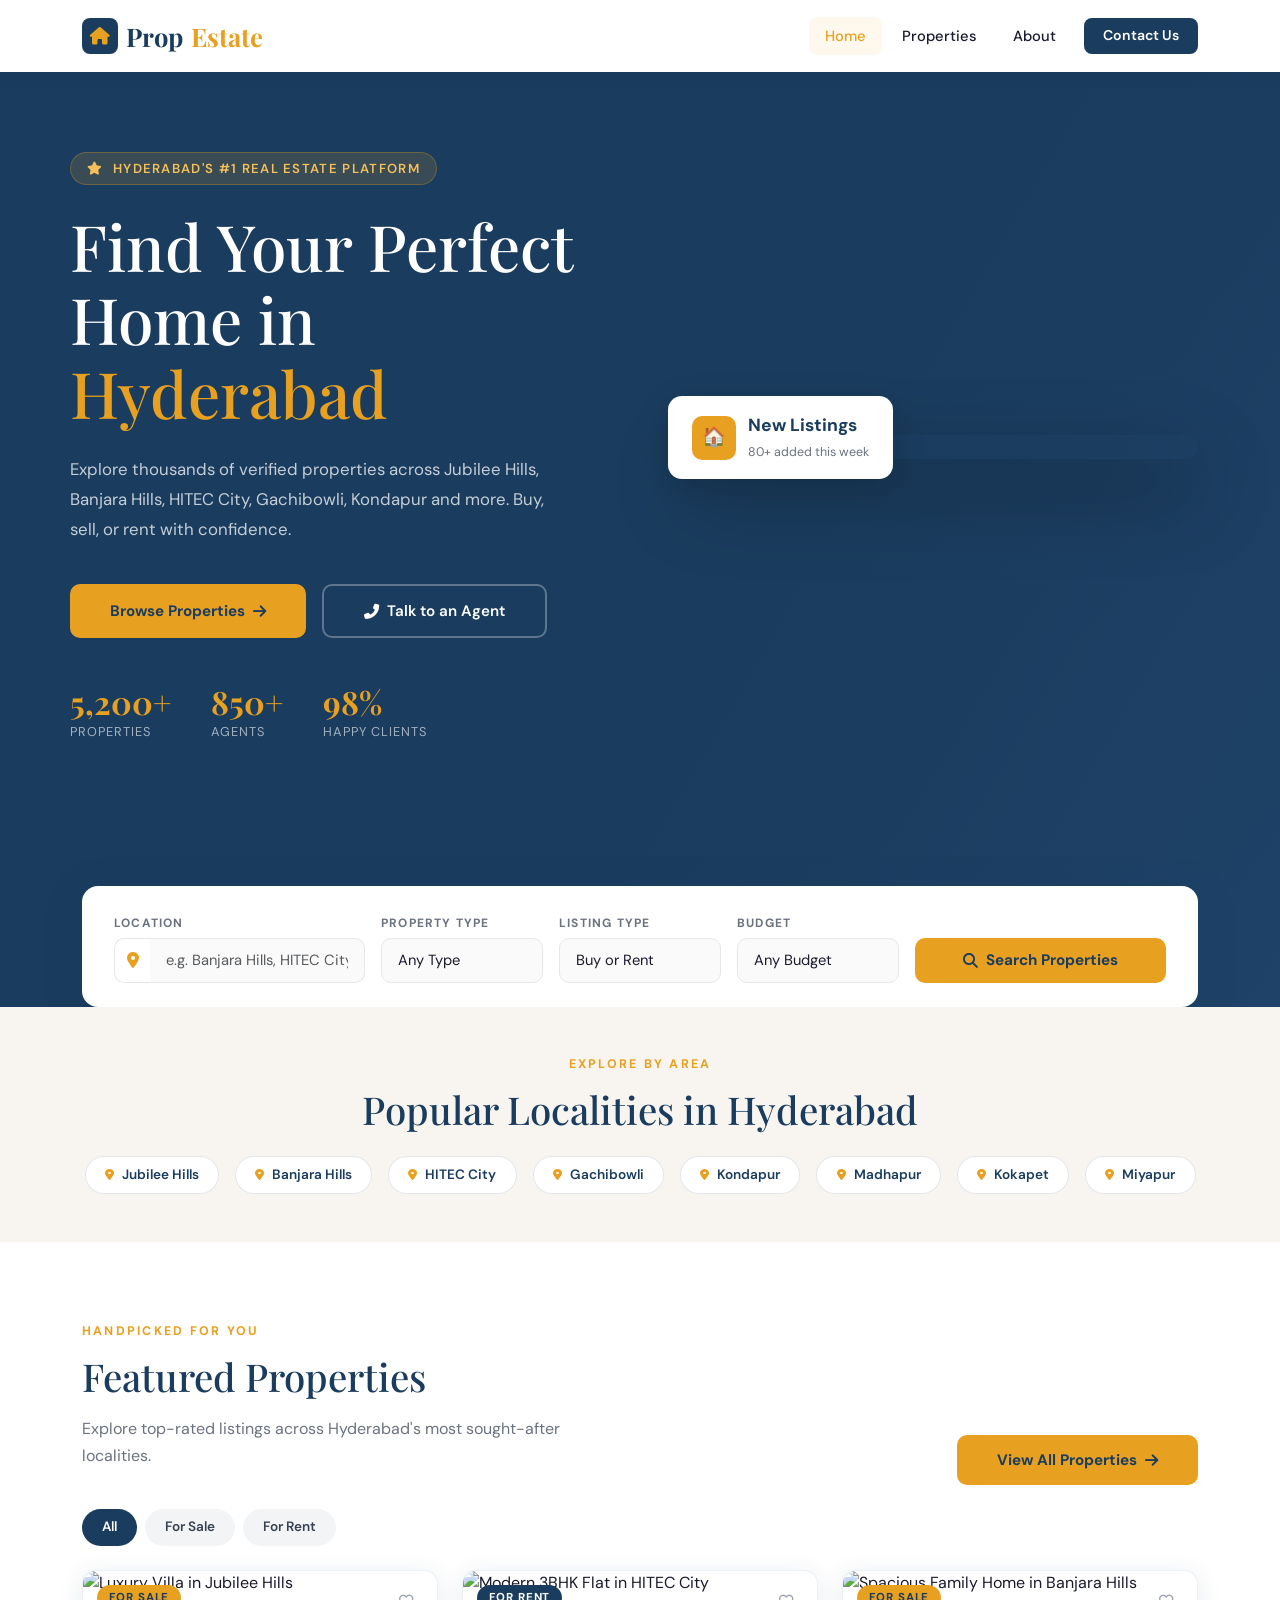
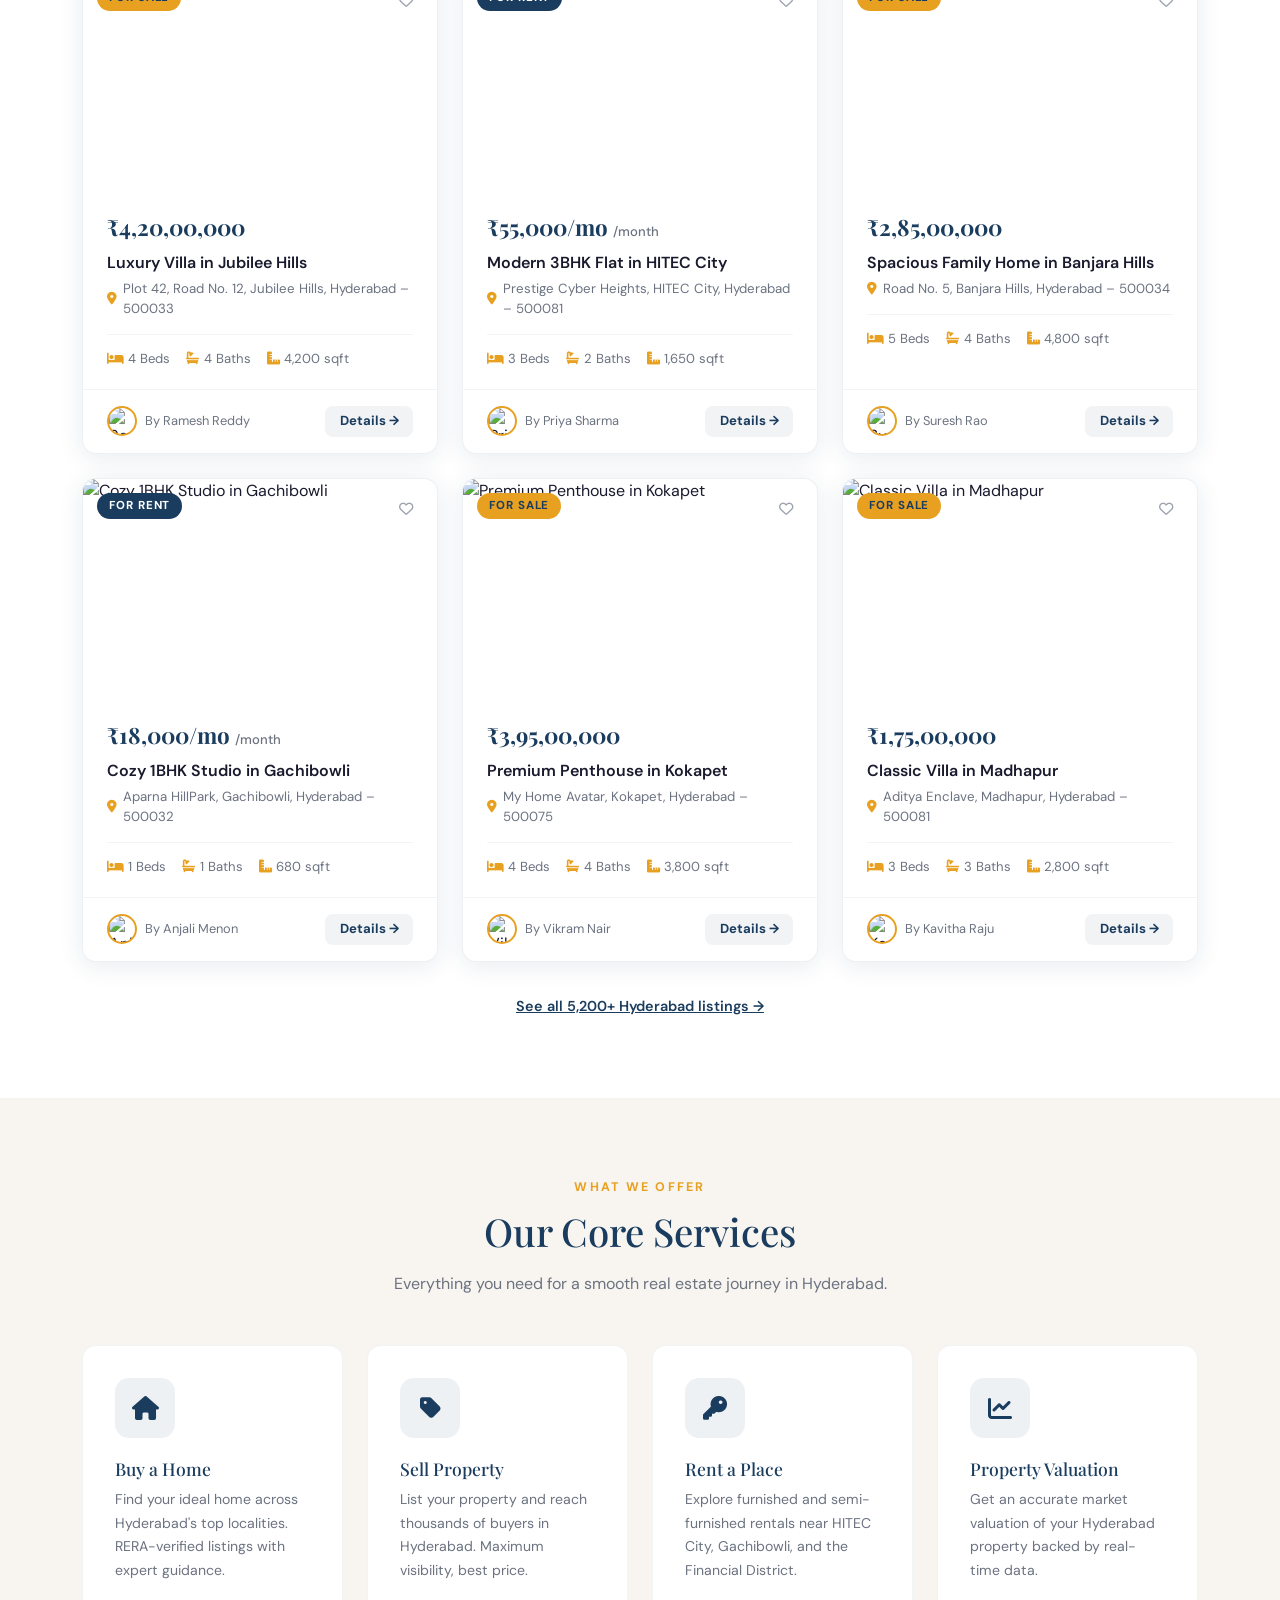
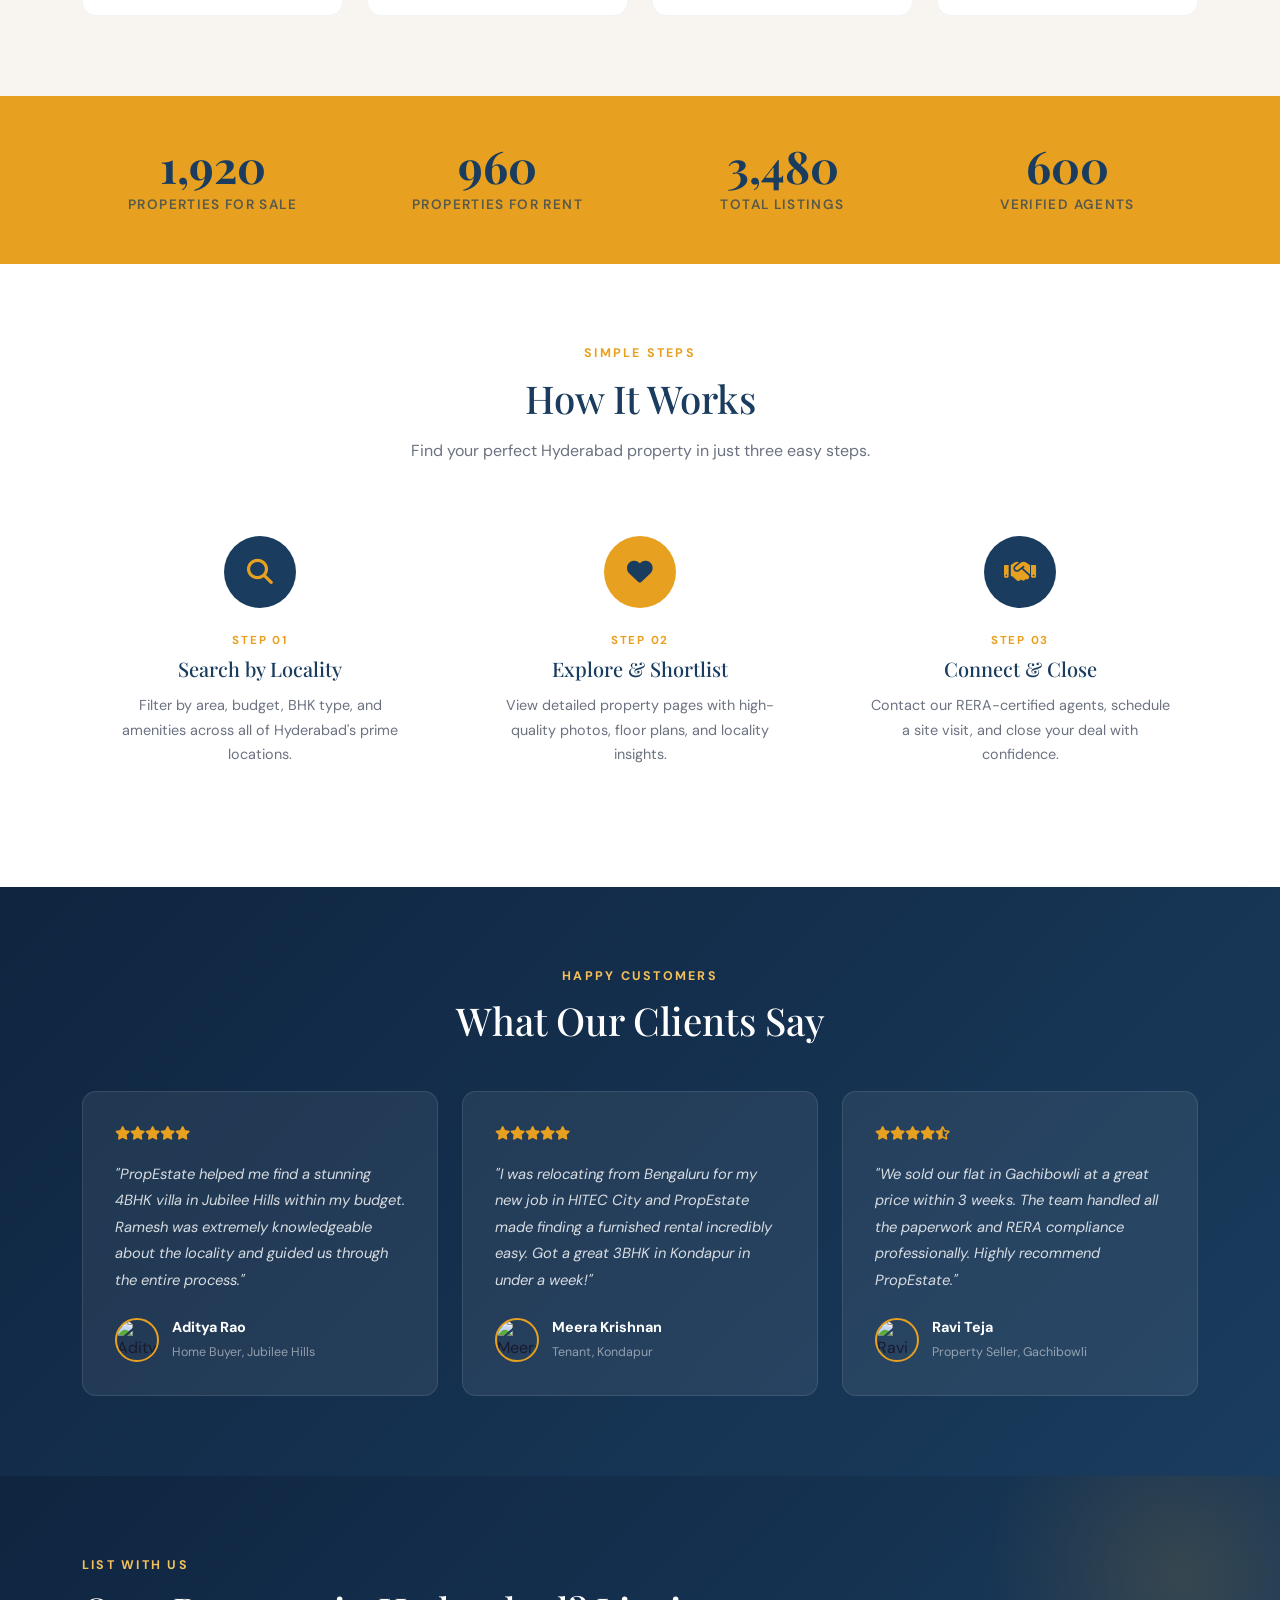
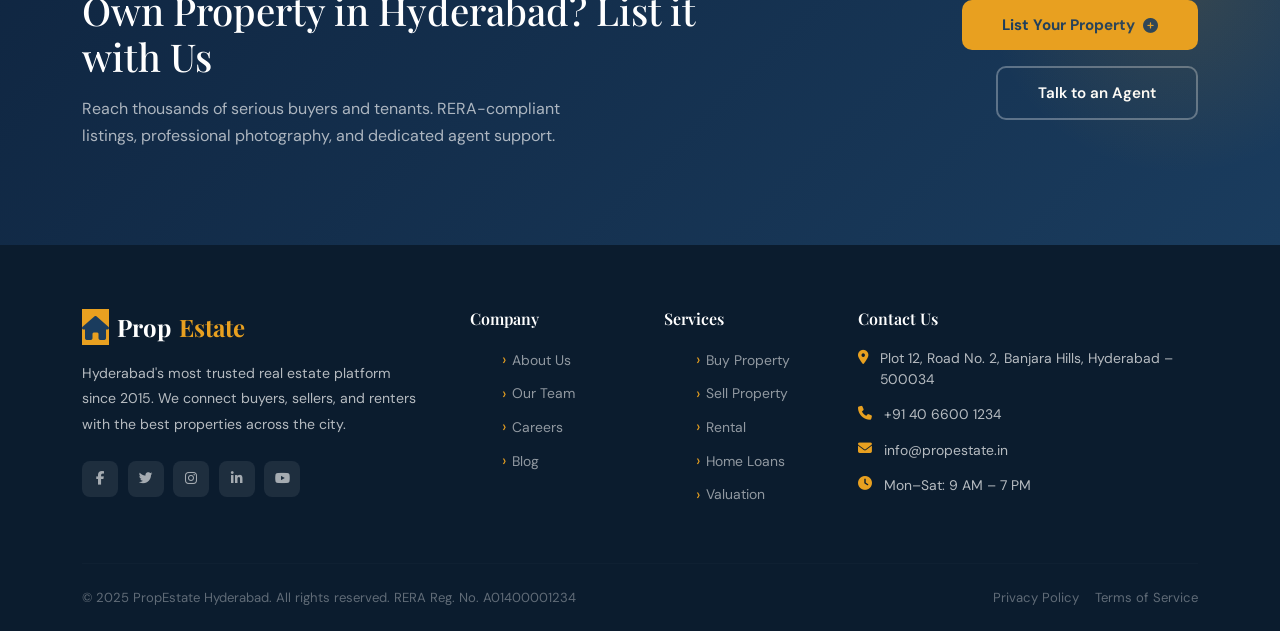
==== commit 52985c11: "Initial commit" ====
--- a/index.html
+++ b/index.html
@@ -3,13 +3,13 @@
 <head>
   <meta charset="UTF-8">
   <meta name="viewport" content="width=device-width, initial-scale=1.0">
-  <title>PropEstate — Find Your Dream Home</title>
+  <title>PropEstate Hyderabad — Find Your Dream Home</title>
   <link rel="preconnect" href="https://fonts.googleapis.com">
   <link rel="preconnect" href="https://fonts.gstatic.com" crossorigin>
   <link href="https://fonts.googleapis.com/css2?family=Playfair+Display:wght@600;700;800&family=DM+Sans:wght@300;400;500;600;700&display=swap" rel="stylesheet">
   <link rel="stylesheet" href="https://cdnjs.cloudflare.com/ajax/libs/bootstrap/5.3.2/css/bootstrap.min.css">
   <link rel="stylesheet" href="https://cdnjs.cloudflare.com/ajax/libs/font-awesome/6.5.0/css/all.min.css">
-  <link rel="stylesheet" href="style.css">
+  <link rel="stylesheet" href="css/style.css">
 </head>
 <body>
 
@@ -27,8 +27,8 @@
       <ul class="navbar-nav ms-auto align-items-center gap-1 py-3 py-lg-0">
         <li class="nav-item"><a class="nav-link active" href="index.html">Home</a></li>
         <li class="nav-item"><a class="nav-link" href="properties.html">Properties</a></li>
-        <li class="nav-item"><a class="nav-link" href="#">Services</a></li>
-        <li class="nav-item"><a class="nav-link" href="#">About</a></li>
+        
+        <li class="nav-item"><a class="nav-link" href="about.html">About</a></li>
         <li class="nav-item ms-2"><a class="nav-link btn-contact" href="contact.html">Contact Us</a></li>
       </ul>
     </div>
@@ -42,29 +42,29 @@
     <div class="row align-items-center">
       <div class="col-lg-6 hero-content">
         <div class="hero-eyebrow fade-up">
-          <i class="fas fa-star"></i> #1 Real Estate Platform
+          <i class="fas fa-star"></i> Hyderabad's #1 Real Estate Platform
         </div>
         <h1 class="hero-title fade-up fade-up-1">
-          Easiest Way to Find Your <em>Dream Home</em>
+          Find Your Perfect Home in <em>Hyderabad</em>
         </h1>
         <p class="hero-desc fade-up fade-up-2">
-          Discover thousands of verified properties across the country. Buy, sell or rent with confidence — we make real estate simple.
+          Explore thousands of verified properties across Jubilee Hills, Banjara Hills, HITEC City, Gachibowli, Kondapur and more. Buy, sell, or rent with confidence.
         </p>
         <div class="d-flex gap-3 flex-wrap fade-up fade-up-3">
           <a href="properties.html" class="btn-primary-custom">
             Browse Properties <i class="fas fa-arrow-right"></i>
           </a>
-          <a href="#" class="btn-outline-custom">
-            <i class="fas fa-play-circle"></i> Watch Tour
+          <a href="contact.html" class="btn-outline-custom">
+            <i class="fas fa-phone-alt"></i> Talk to an Agent
           </a>
         </div>
         <div class="hero-stats fade-up fade-up-4">
           <div class="hero-stat">
-            <div class="hero-stat-num">9.3k+</div>
+            <div class="hero-stat-num">5,200+</div>
             <div class="hero-stat-label">Properties</div>
           </div>
           <div class="hero-stat">
-            <div class="hero-stat-num">7.1k+</div>
+            <div class="hero-stat-num">850+</div>
             <div class="hero-stat-label">Agents</div>
           </div>
           <div class="hero-stat">
@@ -75,12 +75,12 @@
       </div>
       <div class="col-lg-6 d-none d-lg-block ps-5">
         <div class="hero-image-wrap">
-          <img src="https://images.unsplash.com/photo-1600596542815-ffad4c1539a9?w=800&q=80" alt="Dream Home">
+          <img src="https://images.unsplash.com/photo-1600596542815-ffad4c1539a9?w=800&q=80" alt="Hyderabad Home">
           <div class="hero-badge">
             <div class="hero-badge-icon">🏠</div>
             <div class="hero-badge-text">
               <strong>New Listings</strong>
-              <span>120+ added this week</span>
+              <span>80+ added this week</span>
             </div>
           </div>
         </div>
@@ -95,48 +95,68 @@
             <div class="col-md-3 col-sm-6">
               <label class="form-label">Location</label>
               <div class="input-group">
-                <span class="input-group-text bg-white border-end-0" style="border:1.5px solid #e5e7eb; border-right:none; border-radius:10px 0 0 10px;">
+                <span class="input-group-text bg-white border-end-0" style="border:1.5px solid #e5e7eb;border-right:none;border-radius:10px 0 0 10px;">
                   <i class="fas fa-map-marker-alt" style="color:var(--accent);"></i>
                 </span>
-                <input type="text" class="form-control border-start-0" placeholder="City, State or ZIP" style="border-radius:0 10px 10px 0; border-left:none;">
+                <input type="text" id="heroLocation" class="form-control border-start-0" placeholder="e.g. Banjara Hills, HITEC City..." style="border-radius:0 10px 10px 0;border-left:none;">
               </div>
             </div>
             <div class="col-md-2 col-sm-6">
               <label class="form-label">Property Type</label>
-              <select class="form-select">
+              <select class="form-select" id="heroCategory">
                 <option value="">Any Type</option>
-                <option>House</option>
-                <option>Apartment</option>
-                <option>Condo</option>
-                <option>Villa</option>
+                <option value="house">Independent House</option>
+                <option value="apartment">Apartment / Flat</option>
+                <option value="condo">High-Rise / Condo</option>
+                <option value="villa">Villa</option>
               </select>
             </div>
             <div class="col-md-2 col-sm-6">
               <label class="form-label">Listing Type</label>
-              <select class="form-select">
+              <select class="form-select" id="heroType">
                 <option value="">Buy or Rent</option>
-                <option>For Sale</option>
-                <option>For Rent</option>
+                <option value="buy">For Sale</option>
+                <option value="rent">For Rent</option>
               </select>
             </div>
             <div class="col-md-2 col-sm-6">
-              <label class="form-label">Price Range</label>
-              <select class="form-select">
-                <option value="">Any Price</option>
-                <option>Under $500K</option>
-                <option>$500K – $1M</option>
-                <option>$1M – $2M</option>
-                <option>$2M+</option>
+              <label class="form-label">Budget</label>
+              <select class="form-select" id="heroPrice">
+                <option value="">Any Budget</option>
+                <option value="5000000">Under ₹50 Lakhs</option>
+                <option value="10000000">₹50L – ₹1 Crore</option>
+                <option value="30000000">₹1Cr – ₹3 Crore</option>
+                <option value="999999999">₹3 Crore+</option>
               </select>
             </div>
             <div class="col-md-3">
-              <a href="properties.html" class="btn-search">
+              <button class="btn-search" onclick="heroSearch()">
                 <i class="fas fa-search"></i> Search Properties
-              </a>
-            </div>
-          </div>
-        </div>
-      </div>
+              </button>
+            </div>
+          </div>
+        </div>
+      </div>
+    </div>
+  </div>
+</section>
+
+<!-- ===== POPULAR LOCALITIES ===== -->
+<section style="padding:3rem 0;background:var(--light-bg);">
+  <div class="container">
+    <div class="text-center mb-4">
+      <div class="section-label">Explore by Area</div>
+      <h2 class="section-title">Popular Localities in Hyderabad</h2>
+    </div>
+    <div class="row g-3 justify-content-center">
+      <div class="col-auto"><a href="properties.html?loc=Jubilee+Hills" class="locality-pill"><i class="fas fa-map-marker-alt me-2"></i>Jubilee Hills</a></div>
+      <div class="col-auto"><a href="properties.html?loc=Banjara+Hills" class="locality-pill"><i class="fas fa-map-marker-alt me-2"></i>Banjara Hills</a></div>
+      <div class="col-auto"><a href="properties.html?loc=HITEC+City" class="locality-pill"><i class="fas fa-map-marker-alt me-2"></i>HITEC City</a></div>
+      <div class="col-auto"><a href="properties.html?loc=Gachibowli" class="locality-pill"><i class="fas fa-map-marker-alt me-2"></i>Gachibowli</a></div>
+      <div class="col-auto"><a href="properties.html?loc=Kondapur" class="locality-pill"><i class="fas fa-map-marker-alt me-2"></i>Kondapur</a></div>
+      <div class="col-auto"><a href="properties.html?loc=Madhapur" class="locality-pill"><i class="fas fa-map-marker-alt me-2"></i>Madhapur</a></div>
+      <div class="col-auto"><a href="properties.html?loc=Kokapet" class="locality-pill"><i class="fas fa-map-marker-alt me-2"></i>Kokapet</a></div>
+      <div class="col-auto"><a href="properties.html?loc=Miyapur" class="locality-pill"><i class="fas fa-map-marker-alt me-2"></i>Miyapur</a></div>
     </div>
   </div>
 </section>
@@ -147,8 +167,8 @@
     <div class="row align-items-end mb-4">
       <div class="col-md-7">
         <div class="section-label">Handpicked for You</div>
-        <h2 class="section-title">Popular Properties</h2>
-        <p class="section-subtitle">Explore our most sought-after listings — from luxury villas to modern apartments.</p>
+        <h2 class="section-title">Featured Properties</h2>
+        <p class="section-subtitle">Explore top-rated listings across Hyderabad's most sought-after localities.</p>
       </div>
       <div class="col-md-5 text-md-end mt-3 mt-md-0">
         <a href="properties.html" class="btn-primary-custom">
@@ -156,18 +176,15 @@
         </a>
       </div>
     </div>
-    <!-- Filter tabs -->
     <div class="d-flex gap-2 flex-wrap mb-4" id="homeFilterTabs">
-      <button class="btn btn-sm px-3 py-2 rounded-pill active-filter-btn" style="background:var(--primary);color:#fff;border:none;font-size:0.85rem;font-weight:600;" onclick="filterHome('all', this)">All</button>
-      <button class="btn btn-sm px-3 py-2 rounded-pill" style="background:#f3f4f6;border:none;font-size:0.85rem;font-weight:600;color:#374151;" onclick="filterHome('buy', this)">For Sale</button>
-      <button class="btn btn-sm px-3 py-2 rounded-pill" style="background:#f3f4f6;border:none;font-size:0.85rem;font-weight:600;color:#374151;" onclick="filterHome('rent', this)">For Rent</button>
-    </div>
-    <div class="row" id="featuredGrid">
-      <!-- Cards injected by JS -->
-    </div>
+      <button class="filter-tab-btn active" onclick="filterHome('all', this)">All</button>
+      <button class="filter-tab-btn" onclick="filterHome('buy', this)">For Sale</button>
+      <button class="filter-tab-btn" onclick="filterHome('rent', this)">For Rent</button>
+    </div>
+    <div class="row" id="featuredGrid"></div>
     <div class="text-center mt-2">
       <a href="properties.html" style="font-size:0.9rem;color:var(--primary);font-weight:600;text-decoration:underline;">
-        See all 9,300+ listings →
+        See all 5,200+ Hyderabad listings →
       </a>
     </div>
   </div>
@@ -178,36 +195,36 @@
   <div class="container">
     <div class="text-center mb-5">
       <div class="section-label">What We Offer</div>
-      <h2 class="section-title" style="margin-bottom:0.5rem;">Our Core Services</h2>
-      <p class="section-subtitle mx-auto">Everything you need in one place to make your real estate journey seamless.</p>
+      <h2 class="section-title">Our Core Services</h2>
+      <p class="section-subtitle mx-auto">Everything you need for a smooth real estate journey in Hyderabad.</p>
     </div>
     <div class="row g-4">
       <div class="col-lg-3 col-md-6">
         <div class="service-card">
-          <div class="service-icon"><i class="fas fa-search-location"></i></div>
-          <h5>Property Search</h5>
-          <p>Browse thousands of verified listings with advanced filters for location, price, and property type.</p>
+          <div class="service-icon"><i class="fas fa-home"></i></div>
+          <h5>Buy a Home</h5>
+          <p>Find your ideal home across Hyderabad's top localities. RERA-verified listings with expert guidance.</p>
         </div>
       </div>
       <div class="col-lg-3 col-md-6">
         <div class="service-card">
           <div class="service-icon"><i class="fas fa-tag"></i></div>
-          <h5>Buy a Property</h5>
-          <p>Connect with top agents to find and purchase your perfect home with expert guidance every step of the way.</p>
-        </div>
-      </div>
-      <div class="col-lg-3 col-md-6">
-        <div class="service-card">
-          <div class="service-icon"><i class="fas fa-home"></i></div>
-          <h5>Sell Your Home</h5>
-          <p>List your property and reach thousands of qualified buyers with our powerful marketing platform.</p>
+          <h5>Sell Property</h5>
+          <p>List your property and reach thousands of buyers in Hyderabad. Maximum visibility, best price.</p>
         </div>
       </div>
       <div class="col-lg-3 col-md-6">
         <div class="service-card">
           <div class="service-icon"><i class="fas fa-key"></i></div>
-          <h5>Rental Services</h5>
-          <p>Find the perfect rental property or list your space with flexible terms and reliable tenants.</p>
+          <h5>Rent a Place</h5>
+          <p>Explore furnished and semi-furnished rentals near HITEC City, Gachibowli, and the Financial District.</p>
+        </div>
+      </div>
+      <div class="col-lg-3 col-md-6">
+        <div class="service-card">
+          <div class="service-icon"><i class="fas fa-chart-line"></i></div>
+          <h5>Property Valuation</h5>
+          <p>Get an accurate market valuation of your Hyderabad property backed by real-time data.</p>
         </div>
       </div>
     </div>
@@ -220,26 +237,69 @@
     <div class="row g-4">
       <div class="col-6 col-md-3">
         <div class="stat-item">
-          <div class="stat-number" data-count="3298">0</div>
-          <div class="stat-label">Buy Properties</div>
+          <div class="stat-number" data-count="2850">0</div>
+          <div class="stat-label">Properties for Sale</div>
         </div>
       </div>
       <div class="col-6 col-md-3">
         <div class="stat-item">
-          <div class="stat-number" data-count="2181">0</div>
-          <div class="stat-label">Sell Properties</div>
+          <div class="stat-number" data-count="1400">0</div>
+          <div class="stat-label">Properties for Rent</div>
         </div>
       </div>
       <div class="col-6 col-md-3">
         <div class="stat-item">
-          <div class="stat-number" data-count="9316">0</div>
-          <div class="stat-label">All Properties</div>
+          <div class="stat-number" data-count="5200">0</div>
+          <div class="stat-label">Total Listings</div>
         </div>
       </div>
       <div class="col-6 col-md-3">
         <div class="stat-item">
-          <div class="stat-number" data-count="7191">0</div>
-          <div class="stat-label">Agents</div>
+          <div class="stat-number" data-count="850">0</div>
+          <div class="stat-label">Verified Agents</div>
+        </div>
+      </div>
+    </div>
+  </div>
+</section>
+
+<!-- ===== HOW IT WORKS ===== -->
+<section class="section-pad">
+  <div class="container">
+    <div class="text-center mb-5">
+      <div class="section-label">Simple Steps</div>
+      <h2 class="section-title">How It Works</h2>
+      <p class="section-subtitle mx-auto">Find your perfect Hyderabad property in just three easy steps.</p>
+    </div>
+    <div class="row g-4 justify-content-center">
+      <div class="col-lg-4 col-md-6">
+        <div class="text-center p-4">
+          <div style="width:72px;height:72px;background:var(--primary);border-radius:50%;display:flex;align-items:center;justify-content:center;margin:0 auto 1.5rem;font-size:1.6rem;color:var(--accent);">
+            <i class="fas fa-search"></i>
+          </div>
+          <div style="font-size:0.72rem;font-weight:700;letter-spacing:0.15em;text-transform:uppercase;color:var(--accent);margin-bottom:0.5rem;">Step 01</div>
+          <h5 style="color:var(--primary);margin-bottom:0.75rem;">Search by Locality</h5>
+          <p style="font-size:0.9rem;color:var(--text-muted);line-height:1.7;">Filter by area, budget, BHK type, and amenities across all of Hyderabad's prime locations.</p>
+        </div>
+      </div>
+      <div class="col-lg-4 col-md-6">
+        <div class="text-center p-4">
+          <div style="width:72px;height:72px;background:var(--accent);border-radius:50%;display:flex;align-items:center;justify-content:center;margin:0 auto 1.5rem;font-size:1.6rem;color:var(--primary);">
+            <i class="fas fa-heart"></i>
+          </div>
+          <div style="font-size:0.72rem;font-weight:700;letter-spacing:0.15em;text-transform:uppercase;color:var(--accent);margin-bottom:0.5rem;">Step 02</div>
+          <h5 style="color:var(--primary);margin-bottom:0.75rem;">Explore & Shortlist</h5>
+          <p style="font-size:0.9rem;color:var(--text-muted);line-height:1.7;">View detailed property pages with high-quality photos, floor plans, and locality insights.</p>
+        </div>
+      </div>
+      <div class="col-lg-4 col-md-6">
+        <div class="text-center p-4">
+          <div style="width:72px;height:72px;background:var(--primary);border-radius:50%;display:flex;align-items:center;justify-content:center;margin:0 auto 1.5rem;font-size:1.6rem;color:var(--accent);">
+            <i class="fas fa-handshake"></i>
+          </div>
+          <div style="font-size:0.72rem;font-weight:700;letter-spacing:0.15em;text-transform:uppercase;color:var(--accent);margin-bottom:0.5rem;">Step 03</div>
+          <h5 style="color:var(--primary);margin-bottom:0.75rem;">Connect & Close</h5>
+          <p style="font-size:0.9rem;color:var(--text-muted);line-height:1.7;">Contact our RERA-certified agents, schedule a site visit, and close your deal with confidence.</p>
         </div>
       </div>
     </div>
@@ -256,46 +316,31 @@
     <div class="row g-4">
       <div class="col-lg-4 col-md-6">
         <div class="testimonial-card">
-          <div class="testimonial-stars">
-            <i class="fas fa-star"></i><i class="fas fa-star"></i><i class="fas fa-star"></i><i class="fas fa-star"></i><i class="fas fa-star"></i>
-          </div>
-          <p class="testimonial-text">"PropEstate made finding our dream home so easy. The search filters are excellent and our agent Sarah was incredibly helpful throughout the entire process."</p>
+          <div class="testimonial-stars"><i class="fas fa-star"></i><i class="fas fa-star"></i><i class="fas fa-star"></i><i class="fas fa-star"></i><i class="fas fa-star"></i></div>
+          <p class="testimonial-text">"PropEstate helped me find a stunning 4BHK villa in Jubilee Hills within my budget. Ramesh was extremely knowledgeable about the locality and guided us through the entire process."</p>
           <div class="testimonial-author">
-            <img src="https://i.pravatar.cc/80?img=47" alt="James Smith">
-            <div class="testimonial-author-info">
-              <strong>James Smith</strong>
-              <span>Home Buyer, Beverly Hills</span>
-            </div>
+            <img src="https://i.pravatar.cc/80?img=57" alt="Aditya Rao">
+            <div class="testimonial-author-info"><strong>Aditya Rao</strong><span>Home Buyer, Jubilee Hills</span></div>
           </div>
         </div>
       </div>
       <div class="col-lg-4 col-md-6">
         <div class="testimonial-card">
-          <div class="testimonial-stars">
-            <i class="fas fa-star"></i><i class="fas fa-star"></i><i class="fas fa-star"></i><i class="fas fa-star"></i><i class="fas fa-star"></i>
-          </div>
-          <p class="testimonial-text">"We sold our property in just 3 weeks! The listing process was seamless and the team's marketing expertise got us multiple offers above asking price."</p>
+          <div class="testimonial-stars"><i class="fas fa-star"></i><i class="fas fa-star"></i><i class="fas fa-star"></i><i class="fas fa-star"></i><i class="fas fa-star"></i></div>
+          <p class="testimonial-text">"I was relocating from Bengaluru for my new job in HITEC City and PropEstate made finding a furnished rental incredibly easy. Got a great 3BHK in Kondapur in under a week!"</p>
           <div class="testimonial-author">
-            <img src="https://i.pravatar.cc/80?img=32" alt="Lisa Rodriguez">
-            <div class="testimonial-author-info">
-              <strong>Lisa Rodriguez</strong>
-              <span>Home Seller, Austin TX</span>
-            </div>
+            <img src="https://i.pravatar.cc/80?img=32" alt="Meera Krishnan">
+            <div class="testimonial-author-info"><strong>Meera Krishnan</strong><span>Tenant, Kondapur</span></div>
           </div>
         </div>
       </div>
       <div class="col-lg-4 col-md-6">
         <div class="testimonial-card">
-          <div class="testimonial-stars">
-            <i class="fas fa-star"></i><i class="fas fa-star"></i><i class="fas fa-star"></i><i class="fas fa-star"></i><i class="fas fa-star-half-alt"></i>
-          </div>
-          <p class="testimonial-text">"Renting has never been easier. The apartment listings are detailed with great photos and the application process was fast. Found a great place within a week."</p>
+          <div class="testimonial-stars"><i class="fas fa-star"></i><i class="fas fa-star"></i><i class="fas fa-star"></i><i class="fas fa-star"></i><i class="fas fa-star-half-alt"></i></div>
+          <p class="testimonial-text">"We sold our flat in Gachibowli at a great price within 3 weeks. The team handled all the paperwork and RERA compliance professionally. Highly recommend PropEstate."</p>
           <div class="testimonial-author">
-            <img src="https://i.pravatar.cc/80?img=12" alt="Mike Houston">
-            <div class="testimonial-author-info">
-              <strong>Mike Houston</strong>
-              <span>Tenant, San Francisco</span>
-            </div>
+            <img src="https://i.pravatar.cc/80?img=12" alt="Ravi Teja">
+            <div class="testimonial-author-info"><strong>Ravi Teja</strong><span>Property Seller, Gachibowli</span></div>
           </div>
         </div>
       </div>
@@ -308,15 +353,15 @@
   <div class="container">
     <div class="row align-items-center">
       <div class="col-lg-7">
-        <div class="section-label" style="color:var(--accent-light);">Join Our Network</div>
-        <h2 class="section-title" style="color:var(--white);">Be a Part of Our Growing Real Estate Agents</h2>
-        <p class="section-subtitle" style="color:rgba(255,255,255,0.65); max-width:480px;">
-          Join thousands of successful agents on PropEstate. Access premium tools, qualified leads, and a supportive community.
+        <div class="section-label" style="color:var(--accent-light);">List With Us</div>
+        <h2 class="section-title" style="color:var(--white);">Own Property in Hyderabad? List it with Us</h2>
+        <p class="section-subtitle" style="color:rgba(255,255,255,0.65);max-width:480px;">
+          Reach thousands of serious buyers and tenants. RERA-compliant listings, professional photography, and dedicated agent support.
         </p>
       </div>
       <div class="col-lg-5 text-lg-end mt-4 mt-lg-0 d-flex gap-3 justify-content-lg-end flex-wrap">
-        <a href="#" class="btn-primary-custom">Apply as Agent <i class="fas fa-user-tie"></i></a>
-        <a href="contact.html" class="btn-outline-custom">Learn More</a>
+        <a href="contact.html" class="btn-primary-custom">List Your Property <i class="fas fa-plus-circle"></i></a>
+        <a href="contact.html" class="btn-outline-custom">Talk to an Agent</a>
       </div>
     </div>
   </div>
@@ -331,7 +376,7 @@
           <div class="brand-icon" style="background:var(--accent);color:var(--primary);"><i class="fas fa-home"></i></div>
           Prop<span>Estate</span>
         </div>
-        <p class="footer-desc">Your trusted partner in real estate since 2010. We help people find the perfect homes and make smart investment decisions.</p>
+        <p class="footer-desc">Hyderabad's most trusted real estate platform since 2015. We connect buyers, sellers, and renters with the best properties across the city.</p>
         <div class="footer-social">
           <a href="#"><i class="fab fa-facebook-f"></i></a>
           <a href="#"><i class="fab fa-twitter"></i></a>
@@ -343,34 +388,29 @@
       <div class="col-lg-2 col-md-4 col-6">
         <h6 class="footer-heading">Company</h6>
         <ul class="footer-links">
-          <li><a href="#">About Us</a></li>
-          <li><a href="#">Our Team</a></li>
-          <li><a href="#">Careers</a></li>
-          <li><a href="#">Blog</a></li>
-          <li><a href="#">Press</a></li>
+          <li><a href="#">About Us</a></li><li><a href="#">Our Team</a></li>
+          <li><a href="#">Careers</a></li><li><a href="#">Blog</a></li>
         </ul>
       </div>
       <div class="col-lg-2 col-md-4 col-6">
         <h6 class="footer-heading">Services</h6>
         <ul class="footer-links">
-          <li><a href="#">Buy Property</a></li>
-          <li><a href="#">Sell Property</a></li>
-          <li><a href="#">Rental</a></li>
-          <li><a href="#">Mortgage</a></li>
+          <li><a href="#">Buy Property</a></li><li><a href="#">Sell Property</a></li>
+          <li><a href="#">Rental</a></li><li><a href="#">Home Loans</a></li>
           <li><a href="#">Valuation</a></li>
         </ul>
       </div>
       <div class="col-lg-4 col-md-4">
         <h6 class="footer-heading">Contact Us</h6>
-        <div class="footer-contact-item"><i class="fas fa-map-marker-alt"></i><span>43 Raymouth Rd. Baltimore, London 3910</span></div>
-        <div class="footer-contact-item"><i class="fas fa-phone"></i><span>+1 (123) 456-7890</span></div>
-        <div class="footer-contact-item"><i class="fas fa-envelope"></i><span>info@propestate.com</span></div>
-        <div class="footer-contact-item"><i class="fas fa-clock"></i><span>Mon–Fri: 9 AM – 6 PM</span></div>
+        <div class="footer-contact-item"><i class="fas fa-map-marker-alt"></i><span>Plot 12, Road No. 2, Banjara Hills, Hyderabad – 500034</span></div>
+        <div class="footer-contact-item"><i class="fas fa-phone"></i><span>+91 40 6600 1234</span></div>
+        <div class="footer-contact-item"><i class="fas fa-envelope"></i><span>info@propestate.in</span></div>
+        <div class="footer-contact-item"><i class="fas fa-clock"></i><span>Mon–Sat: 9 AM – 7 PM</span></div>
       </div>
     </div>
     <hr class="footer-divider">
     <div class="footer-bottom">
-      <span>© 2025 PropEstate. All rights reserved.</span>
+      <span>© 2025 PropEstate Hyderabad. All rights reserved. RERA Reg. No. A01400001234</span>
       <div class="d-flex gap-3">
         <a href="#" style="color:rgba(255,255,255,0.35);font-size:0.82rem;">Privacy Policy</a>
         <a href="#" style="color:rgba(255,255,255,0.35);font-size:0.82rem;">Terms of Service</a>
@@ -379,28 +419,37 @@
   </div>
 </footer>
 
-<!-- Scroll Top -->
-<button id="scrollTop" onclick="scrollToTop()" title="Back to top">
-  <i class="fas fa-chevron-up"></i>
-</button>
+<button id="scrollTop" onclick="scrollToTop()" title="Back to top"><i class="fas fa-chevron-up"></i></button>
 
 <script src="https://cdnjs.cloudflare.com/ajax/libs/bootstrap/5.3.2/js/bootstrap.bundle.min.js"></script>
-<script src="main.js"></script>
+<script src="js/main.js"></script>
 <script>
-  // Home page filter tabs
-  function filterHome(type, btn) {
-    document.querySelectorAll('#homeFilterTabs button').forEach(b => {
-      b.style.background = '#f3f4f6';
-      b.style.color = '#374151';
-    });
-    btn.style.background = 'var(--primary)';
-    btn.style.color = '#fff';
-
-    const cards = document.querySelectorAll('#featuredGrid [data-type]');
-    cards.forEach(card => {
-      card.style.display = (type === 'all' || card.dataset.type === type) ? '' : 'none';
-    });
+  function heroSearch() {
+    const loc = document.getElementById('heroLocation').value;
+    const cat = document.getElementById('heroCategory').value;
+    const type = document.getElementById('heroType').value;
+    let url = 'properties.html?';
+    if (loc) url += `loc=${encodeURIComponent(loc)}&`;
+    if (cat) url += `cat=${cat}&`;
+    if (type) url += `type=${type}&`;
+    window.location.href = url;
   }
+  document.querySelectorAll('.filter-tab-btn').forEach(btn => {
+    btn.style.cssText = 'background:#f3f4f6;border:none;font-size:0.85rem;font-weight:600;color:#374151;padding:0.5rem 1.25rem;border-radius:50px;cursor:pointer;transition:all 0.3s;';
+  });
+  const activeBtn = document.querySelector('.filter-tab-btn.active');
+  if (activeBtn) activeBtn.style.cssText = 'background:var(--primary);color:#fff;border:none;font-size:0.85rem;font-weight:600;padding:0.5rem 1.25rem;border-radius:50px;cursor:pointer;transition:all 0.3s;';
 </script>
+
+<style>
+  .locality-pill {
+    display: inline-flex; align-items: center; background: #fff; color: var(--primary);
+    border: 1.5px solid rgba(26,60,94,0.12); border-radius: 50px; padding: 0.5rem 1.2rem;
+    font-size: 0.85rem; font-weight: 600; text-decoration: none; transition: var(--transition);
+  }
+  .locality-pill:hover { background: var(--primary); color: #fff; border-color: var(--primary); }
+  .locality-pill i { color: var(--accent); font-size: 0.75rem; }
+  .locality-pill:hover i { color: var(--accent-light); }
+</style>
 </body>
-</html>
+</html>
--- a/css/style.css
+++ b/css/style.css
@@ -0,0 +1,475 @@
+/* ===== CSS Variables ===== */
+:root {
+  --primary: #1a3c5e;
+  --accent: #e8a020;
+  --accent-light: #f5c05a;
+  --light-bg: #f8f5f0;
+  --white: #ffffff;
+  --text-dark: #1a1a2e;
+  --text-muted: #6b7280;
+  --card-shadow: 0 4px 24px rgba(26,60,94,0.10);
+  --transition: 0.3s cubic-bezier(.4,0,.2,1);
+  --radius: 14px;
+  --navbar-height: 72px;
+}
+
+/* ===== Reset & Base ===== */
+*, *::before, *::after { box-sizing: border-box; margin: 0; padding: 0; }
+html { scroll-behavior: smooth; }
+body {
+  font-family: 'DM Sans', sans-serif;
+  color: var(--text-dark);
+  background: var(--white);
+  overflow-x: hidden;
+}
+a { text-decoration: none; color: inherit; }
+img { max-width: 100%; display: block; }
+
+/* ===== Typography ===== */
+h1, h2, h3, h4, h5 { font-family: 'Playfair Display', serif; line-height: 1.2; }
+.section-label {
+  font-size: 0.78rem; font-weight: 700; letter-spacing: 0.18em;
+  text-transform: uppercase; color: var(--accent); margin-bottom: 0.75rem;
+}
+.section-title { font-size: clamp(1.8rem, 3vw, 2.6rem); color: var(--primary); margin-bottom: 1rem; }
+.section-subtitle { font-size: 1rem; color: var(--text-muted); max-width: 540px; line-height: 1.7; }
+
+/* ===== Navbar ===== */
+.navbar {
+  height: var(--navbar-height);
+  background: var(--white);
+  box-shadow: 0 2px 16px rgba(26,60,94,0.08);
+  position: sticky; top: 0; z-index: 1000; padding: 0 2rem;
+}
+.navbar-brand {
+  font-family: 'Playfair Display', serif; font-size: 1.6rem; font-weight: 700;
+  color: var(--primary); display: flex; align-items: center; gap: 0.5rem;
+}
+.navbar-brand span { color: var(--accent); }
+.navbar-brand .brand-icon {
+  width: 36px; height: 36px; background: var(--primary); border-radius: 8px;
+  display: flex; align-items: center; justify-content: center;
+  color: var(--accent); font-size: 1.1rem;
+}
+.navbar-nav .nav-link {
+  font-size: 0.92rem; font-weight: 500; color: var(--text-dark) !important;
+  padding: 0.5rem 1rem !important; border-radius: 8px; transition: var(--transition);
+}
+.navbar-nav .nav-link:hover, .navbar-nav .nav-link.active {
+  color: var(--accent) !important; background: rgba(232,160,32,0.08);
+}
+.navbar .btn-contact {
+  background: var(--primary); color: var(--white) !important; border-radius: 8px;
+  padding: 0.45rem 1.2rem !important; font-weight: 600; font-size: 0.88rem; transition: var(--transition);
+}
+.navbar .btn-contact:hover { background: var(--accent); color: var(--primary) !important; }
+
+/* ===== Hero Section ===== */
+.hero {
+  min-height: calc(100vh - var(--navbar-height));
+  background: linear-gradient(120deg, var(--primary) 60%, #2a5280 100%);
+  position: relative; overflow: hidden; display: flex; align-items: center;
+}
+.hero::before {
+  content: ''; position: absolute; inset: 0;
+  background: url('https://images.unsplash.com/photo-1600596542815-ffad4c1539a9?w=1600&q=80') center/cover no-repeat;
+  opacity: 0.18;
+}
+.hero-overlay {
+  position: absolute; inset: 0;
+  background: linear-gradient(135deg, rgba(26,60,94,0.92) 0%, rgba(26,60,94,0.70) 100%);
+}
+.hero-content { position: relative; z-index: 2; padding: 5rem 0; }
+.hero-eyebrow {
+  display: inline-flex; align-items: center; gap: 0.6rem;
+  background: rgba(232,160,32,0.15); border: 1px solid rgba(232,160,32,0.3);
+  border-radius: 50px; padding: 0.35rem 1rem; font-size: 0.82rem; font-weight: 600;
+  color: var(--accent-light); letter-spacing: 0.1em; text-transform: uppercase; margin-bottom: 1.5rem;
+}
+.hero-title { font-size: clamp(2.4rem, 5vw, 4rem); color: var(--white); line-height: 1.15; margin-bottom: 1.5rem; }
+.hero-title em { color: var(--accent); font-style: normal; }
+.hero-desc { font-size: 1.05rem; color: rgba(255,255,255,0.75); line-height: 1.8; max-width: 500px; margin-bottom: 2.5rem; }
+.hero-stats { display: flex; gap: 2.5rem; margin-top: 3rem; }
+.hero-stat-num { font-family: 'Playfair Display', serif; font-size: 2rem; color: var(--accent); font-weight: 700; line-height: 1; }
+.hero-stat-label { font-size: 0.8rem; color: rgba(255,255,255,0.6); margin-top: 0.25rem; text-transform: uppercase; letter-spacing: 0.08em; }
+.hero-image-wrap { position: relative; z-index: 2; }
+.hero-image-wrap img { border-radius: var(--radius); box-shadow: 0 32px 80px rgba(0,0,0,0.4); width: 100%; max-height: 500px; object-fit: cover; }
+.hero-badge {
+  position: absolute; bottom: -20px; left: -20px; background: var(--white);
+  border-radius: 14px; padding: 1rem 1.5rem; box-shadow: 0 8px 32px rgba(0,0,0,0.15);
+  display: flex; align-items: center; gap: 0.75rem; min-width: 200px;
+}
+.hero-badge-icon { width: 44px; height: 44px; background: var(--accent); border-radius: 10px; display: flex; align-items: center; justify-content: center; font-size: 1.2rem; flex-shrink: 0; }
+.hero-badge-text strong { display: block; font-size: 1.1rem; color: var(--primary); }
+.hero-badge-text span { font-size: 0.78rem; color: var(--text-muted); }
+
+/* ===== Search Bar ===== */
+.search-bar-wrap {
+  background: var(--white); border-radius: 16px; box-shadow: 0 8px 40px rgba(26,60,94,0.15);
+  padding: 1.5rem 2rem; margin-top: 2.5rem; position: relative; z-index: 3;
+}
+.search-bar-wrap .form-label {
+  font-size: 0.75rem; font-weight: 700; letter-spacing: 0.1em; text-transform: uppercase;
+  color: var(--text-muted); margin-bottom: 0.4rem;
+}
+.search-bar-wrap .form-control, .search-bar-wrap .form-select {
+  border: 1.5px solid #e5e7eb; border-radius: 10px; padding: 0.65rem 1rem;
+  font-size: 0.92rem; color: var(--text-dark); background: #fafafa; transition: var(--transition);
+}
+.search-bar-wrap .form-control:focus, .search-bar-wrap .form-select:focus {
+  border-color: var(--accent); box-shadow: 0 0 0 3px rgba(232,160,32,0.12); background: var(--white);
+}
+.btn-search {
+  background: var(--accent); color: var(--primary); font-weight: 700; font-size: 0.95rem;
+  border: none; border-radius: 10px; padding: 0.7rem 2rem; display: flex;
+  align-items: center; gap: 0.5rem; transition: var(--transition); white-space: nowrap;
+  width: 100%; justify-content: center; cursor: pointer;
+}
+.btn-search:hover { background: var(--primary); color: var(--white); transform: translateY(-1px); }
+
+/* ===== Section Spacing ===== */
+.section-pad { padding: 5rem 0; }
+.section-pad-sm { padding: 3.5rem 0; }
+
+/* ===== Property Cards ===== */
+.property-card {
+  background: var(--white); border-radius: var(--radius); box-shadow: var(--card-shadow);
+  overflow: hidden; transition: var(--transition); height: 100%; display: flex;
+  flex-direction: column; border: 1px solid rgba(26,60,94,0.07);
+}
+.property-card:hover { transform: translateY(-6px); box-shadow: 0 16px 48px rgba(26,60,94,0.18); }
+.property-card-img { position: relative; height: 220px; overflow: hidden; }
+.property-card-img img { width: 100%; height: 100%; object-fit: cover; transition: transform 0.5s ease; }
+.property-card:hover .property-card-img img { transform: scale(1.06); }
+.property-badge {
+  position: absolute; top: 14px; left: 14px; background: var(--accent); color: var(--primary);
+  font-size: 0.72rem; font-weight: 700; letter-spacing: 0.08em; text-transform: uppercase;
+  padding: 0.3rem 0.75rem; border-radius: 50px;
+}
+.property-badge.for-rent { background: var(--primary); color: var(--white); }
+.property-fav {
+  position: absolute; top: 14px; right: 14px; width: 34px; height: 34px;
+  background: rgba(255,255,255,0.9); backdrop-filter: blur(4px); border-radius: 50%;
+  display: flex; align-items: center; justify-content: center; cursor: pointer;
+  border: none; color: #9ca3af; font-size: 0.9rem; transition: var(--transition);
+}
+.property-fav:hover, .property-fav.active { color: #ef4444; background: rgba(255,255,255,1); }
+.property-card-body { padding: 1.25rem 1.5rem; flex: 1; }
+.property-price { font-family: 'Playfair Display', serif; font-size: 1.4rem; font-weight: 700; color: var(--primary); }
+.property-price span { font-family: 'DM Sans', sans-serif; font-size: 0.82rem; font-weight: 500; color: var(--text-muted); }
+.property-name { font-weight: 600; font-size: 1rem; color: var(--text-dark); margin: 0.4rem 0 0.3rem; }
+.property-address { font-size: 0.83rem; color: var(--text-muted); display: flex; align-items: center; gap: 0.35rem; }
+.property-address i { color: var(--accent); font-size: 0.8rem; }
+.property-divider { height: 1px; background: #f3f4f6; margin: 0.9rem 0; }
+.property-meta { display: flex; gap: 1rem; flex-wrap: wrap; }
+.property-meta span { font-size: 0.82rem; color: var(--text-muted); display: flex; align-items: center; gap: 0.3rem; }
+.property-meta i { color: var(--accent); }
+.property-card-footer {
+  padding: 1rem 1.5rem; border-top: 1px solid #f3f4f6;
+  display: flex; align-items: center; justify-content: space-between; gap: 0.75rem;
+}
+.agent-mini { display: flex; align-items: center; gap: 0.5rem; }
+.agent-mini img { width: 30px; height: 30px; border-radius: 50%; object-fit: cover; border: 2px solid var(--accent); }
+.agent-mini span { font-size: 0.8rem; color: var(--text-muted); }
+.btn-details {
+  font-size: 0.82rem; font-weight: 700; color: var(--primary); background: rgba(26,60,94,0.06);
+  border-radius: 8px; padding: 0.35rem 0.9rem; transition: var(--transition); border: none; cursor: pointer;
+  white-space: nowrap;
+}
+.btn-details:hover { background: var(--primary); color: var(--white); }
+
+/* ===== Services ===== */
+.services-section { background: var(--light-bg); }
+.service-card {
+  background: var(--white); border-radius: var(--radius); padding: 2rem;
+  transition: var(--transition); border: 1px solid rgba(26,60,94,0.06); height: 100%;
+}
+.service-card:hover { transform: translateY(-4px); box-shadow: var(--card-shadow); }
+.service-icon {
+  width: 60px; height: 60px; background: rgba(26,60,94,0.07); border-radius: 14px;
+  display: flex; align-items: center; justify-content: center; font-size: 1.5rem;
+  color: var(--primary); margin-bottom: 1.25rem; transition: var(--transition);
+}
+.service-card:hover .service-icon { background: var(--accent); color: var(--primary); }
+.service-card h5 { font-size: 1.1rem; color: var(--primary); margin-bottom: 0.5rem; }
+.service-card p { font-size: 0.88rem; color: var(--text-muted); line-height: 1.7; margin: 0; }
+
+/* ===== Testimonials ===== */
+.testimonials-section { background: linear-gradient(135deg, #0f2540 0%, var(--primary) 100%); }
+.testimonial-card {
+  background: rgba(255,255,255,0.07); border: 1px solid rgba(255,255,255,0.1);
+  border-radius: var(--radius); padding: 2rem; height: 100%; transition: var(--transition);
+}
+.testimonial-card:hover { background: rgba(255,255,255,0.12); }
+.testimonial-stars { color: var(--accent); font-size: 0.85rem; margin-bottom: 1rem; }
+.testimonial-text { font-size: 0.92rem; color: rgba(255,255,255,0.82); line-height: 1.8; font-style: italic; margin-bottom: 1.5rem; }
+.testimonial-author { display: flex; align-items: center; gap: 0.8rem; }
+.testimonial-author img { width: 44px; height: 44px; border-radius: 50%; object-fit: cover; border: 2px solid var(--accent); }
+.testimonial-author-info strong { display: block; font-size: 0.9rem; color: var(--white); }
+.testimonial-author-info span { font-size: 0.78rem; color: rgba(255,255,255,0.5); }
+
+/* ===== Stats Banner ===== */
+.stats-banner { background: var(--accent); padding: 3rem 0; }
+.stat-item { text-align: center; }
+.stat-number { font-family: 'Playfair Display', serif; font-size: 2.8rem; font-weight: 700; color: var(--primary); line-height: 1; }
+.stat-label { font-size: 0.85rem; color: rgba(26,60,94,0.7); font-weight: 600; text-transform: uppercase; letter-spacing: 0.1em; margin-top: 0.4rem; }
+
+/* ===== CTA Section ===== */
+.cta-section { background: linear-gradient(135deg, #0f2540 0%, var(--primary) 100%); position: relative; overflow: hidden; }
+.cta-section::before {
+  content: ''; position: absolute; top: -100px; right: -100px; width: 400px; height: 400px;
+  background: radial-gradient(circle, rgba(232,160,32,0.15) 0%, transparent 70%); border-radius: 50%;
+}
+.btn-primary-custom {
+  background: var(--accent); color: var(--primary); font-weight: 700; font-size: 0.95rem;
+  border: none; border-radius: 10px; padding: 0.85rem 2.5rem; transition: var(--transition);
+  display: inline-flex; align-items: center; gap: 0.5rem;
+}
+.btn-primary-custom:hover { background: var(--white); color: var(--primary); transform: translateY(-2px); }
+.btn-outline-custom {
+  background: transparent; color: var(--white); font-weight: 600; font-size: 0.95rem;
+  border: 2px solid rgba(255,255,255,0.3); border-radius: 10px; padding: 0.85rem 2.5rem;
+  transition: var(--transition); display: inline-flex; align-items: center; gap: 0.5rem;
+}
+.btn-outline-custom:hover { border-color: var(--accent); color: var(--accent); }
+
+/* ===== Footer ===== */
+footer { background: #0b1c2e; padding: 4rem 0 1.5rem; color: rgba(255,255,255,0.7); }
+.footer-brand { font-family: 'Playfair Display', serif; font-size: 1.5rem; color: var(--white); font-weight: 700; margin-bottom: 1rem; display: flex; align-items: center; gap: 0.5rem; }
+.footer-brand span { color: var(--accent); }
+.footer-desc { font-size: 0.88rem; line-height: 1.8; margin-bottom: 1.5rem; }
+.footer-social { display: flex; gap: 0.6rem; }
+.footer-social a {
+  width: 36px; height: 36px; background: rgba(255,255,255,0.08); border-radius: 8px;
+  display: flex; align-items: center; justify-content: center; color: rgba(255,255,255,0.6);
+  font-size: 0.85rem; transition: var(--transition);
+}
+.footer-social a:hover { background: var(--accent); color: var(--primary); }
+.footer-heading { font-family: 'Playfair Display', serif; font-size: 1rem; color: var(--white); font-weight: 600; margin-bottom: 1.25rem; }
+.footer-links { list-style: none; }
+.footer-links li { margin-bottom: 0.6rem; }
+.footer-links a { font-size: 0.87rem; color: rgba(255,255,255,0.55); transition: var(--transition); display: flex; align-items: center; gap: 0.4rem; }
+.footer-links a::before { content: '›'; color: var(--accent); font-size: 1rem; }
+.footer-links a:hover { color: var(--accent); }
+.footer-contact-item { display: flex; align-items: flex-start; gap: 0.75rem; margin-bottom: 0.9rem; font-size: 0.87rem; }
+.footer-contact-item i { color: var(--accent); margin-top: 0.15rem; flex-shrink: 0; }
+.footer-divider { border-color: rgba(255,255,255,0.08); margin: 2.5rem 0 1.5rem; }
+.footer-bottom { font-size: 0.82rem; color: rgba(255,255,255,0.35); display: flex; justify-content: space-between; align-items: center; flex-wrap: wrap; gap: 0.5rem; }
+
+/* ===== Page Hero ===== */
+.page-hero {
+  background: linear-gradient(120deg, var(--primary) 0%, #2a5280 100%);
+  padding: 4rem 0 3rem; position: relative; overflow: hidden;
+}
+.page-hero::before {
+  content: ''; position: absolute; inset: 0;
+  background: url('https://images.unsplash.com/photo-1486325212027-8081e485255e?w=1600&q=80') center/cover;
+  opacity: 0.12;
+}
+.page-hero-content { position: relative; z-index: 2; }
+.page-hero h1 { font-size: clamp(2rem, 4vw, 3rem); color: var(--white); margin-bottom: 0.75rem; }
+.page-hero .breadcrumb { background: transparent; padding: 0; margin: 0; }
+.page-hero .breadcrumb-item { color: rgba(255,255,255,0.6); font-size: 0.88rem; }
+.page-hero .breadcrumb-item.active { color: var(--accent); }
+.page-hero .breadcrumb-item + .breadcrumb-item::before { color: rgba(255,255,255,0.4); }
+
+/* ===== Filter Bar ===== */
+.filter-bar {
+  background: var(--white); border-radius: var(--radius); box-shadow: var(--card-shadow);
+  padding: 1.5rem 2rem; margin-top: -40px; position: relative; z-index: 10;
+}
+.filter-bar .form-select, .filter-bar .form-control {
+  border: 1.5px solid #e5e7eb; border-radius: 10px; font-size: 0.88rem;
+  padding: 0.6rem 1rem; background: #fafafa;
+}
+.filter-bar .form-select:focus, .filter-bar .form-control:focus {
+  border-color: var(--accent); box-shadow: 0 0 0 3px rgba(232,160,32,0.1); background: var(--white);
+}
+.filter-bar .form-label { font-size: 0.72rem; font-weight: 700; letter-spacing: 0.1em; text-transform: uppercase; color: var(--text-muted); margin-bottom: 0.35rem; }
+
+/* ===== Results Bar ===== */
+.results-bar {
+  display: flex; align-items: center; justify-content: space-between; flex-wrap: wrap;
+  gap: 1rem; padding: 1rem 0; border-bottom: 1px solid #f0f0f0; margin-bottom: 2rem;
+}
+.results-count { font-size: 0.9rem; color: var(--text-muted); }
+.results-count strong { color: var(--primary); }
+.view-toggle { display: flex; gap: 0.4rem; }
+.view-btn {
+  width: 36px; height: 36px; border-radius: 8px; border: 1.5px solid #e5e7eb; background: var(--white);
+  display: flex; align-items: center; justify-content: center; cursor: pointer;
+  color: var(--text-muted); font-size: 0.9rem; transition: var(--transition);
+}
+.view-btn.active, .view-btn:hover { background: var(--primary); border-color: var(--primary); color: var(--white); }
+.sort-select {
+  border: 1.5px solid #e5e7eb; border-radius: 8px; font-size: 0.85rem;
+  padding: 0.45rem 1rem; color: var(--text-dark); background: var(--white);
+}
+.sort-select:focus { border-color: var(--accent); box-shadow: none; }
+
+/* ===== Sidebar ===== */
+.sidebar-card {
+  background: var(--white); border-radius: var(--radius); box-shadow: var(--card-shadow);
+  padding: 1.5rem; margin-bottom: 1.5rem; border: 1px solid rgba(26,60,94,0.07);
+}
+.sidebar-card h6 {
+  font-family: 'Playfair Display', serif; font-size: 0.95rem; color: var(--primary);
+  font-weight: 700; margin-bottom: 1rem; padding-bottom: 0.75rem;
+  border-bottom: 2px solid var(--accent); display: inline-block;
+}
+.form-range::-webkit-slider-thumb { background: var(--accent); }
+.form-range::-moz-range-thumb { background: var(--accent); }
+.amenity-check { margin-bottom: 0.5rem; }
+.amenity-check label { font-size: 0.85rem; color: var(--text-muted); cursor: pointer; }
+.amenity-check input:checked + label { color: var(--primary); font-weight: 600; }
+.form-check-input:checked { background-color: var(--primary); border-color: var(--primary); }
+
+/* ===== List View Override ===== */
+#propertyGrid.list-view .col-lg-4 { width: 100% !important; max-width: 100%; flex: 0 0 100%; }
+#propertyGrid.list-view .property-card { flex-direction: row; max-height: 200px; }
+#propertyGrid.list-view .property-card-img { width: 260px; flex-shrink: 0; height: auto; max-height: 200px; }
+#propertyGrid.list-view .property-card-body { padding: 1.25rem 1.5rem; }
+#propertyGrid.list-view .property-card-footer { flex-direction: column; gap: 0.5rem; align-items: flex-start; border-top: none; border-left: 1px solid #f0f0f0; padding: 1.25rem; justify-content: center; min-width: 130px; }
+
+/* ===== Property Detail ===== */
+.detail-gallery { border-radius: var(--radius); overflow: hidden; }
+.detail-main-img { width: 100%; height: 420px; object-fit: cover; border-radius: var(--radius); margin-bottom: 0.75rem; transition: var(--transition); }
+.thumb-grid { display: grid; grid-template-columns: repeat(4, 1fr); gap: 0.6rem; }
+.thumb-item { border-radius: 8px; overflow: hidden; cursor: pointer; position: relative; aspect-ratio: 4/3; }
+.thumb-item img { width: 100%; height: 100%; object-fit: cover; transition: var(--transition); }
+.thumb-item:hover img, .thumb-item.active img { filter: brightness(1); }
+.thumb-item::after { content: ''; position: absolute; inset: 0; background: rgba(26,60,94,0.3); transition: var(--transition); }
+.thumb-item.active::after { background: rgba(232,160,32,0.35); }
+.thumb-item:not(.active):not(:hover)::after { background: rgba(0,0,0,0.2); }
+
+.detail-info-card {
+  background: var(--white); border-radius: var(--radius); box-shadow: var(--card-shadow);
+  padding: 2rem; border: 1px solid rgba(26,60,94,0.07); margin-bottom: 1.5rem;
+}
+.detail-info-card h5 {
+  font-family: 'Playfair Display', serif; color: var(--primary); font-size: 1.1rem;
+  margin-bottom: 1.25rem; padding-bottom: 0.75rem; border-bottom: 2px solid #f3f4f6;
+}
+.detail-stats { display: grid; grid-template-columns: repeat(3, 1fr); gap: 1rem; margin-bottom: 0; }
+.detail-stat { text-align: center; background: var(--light-bg); border-radius: 10px; padding: 1rem 0.5rem; }
+.detail-stat-val { font-family: 'Playfair Display', serif; font-size: 1.4rem; font-weight: 700; color: var(--primary); }
+.detail-stat-lbl { font-size: 0.75rem; color: var(--text-muted); text-transform: uppercase; letter-spacing: 0.08em; margin-top: 0.2rem; }
+.detail-meta-grid { display: grid; grid-template-columns: 1fr 1fr; gap: 0.75rem; }
+.detail-meta-item { display: flex; align-items: center; gap: 0.65rem; font-size: 0.88rem; }
+.detail-meta-item i { width: 32px; height: 32px; background: rgba(232,160,32,0.12); border-radius: 8px; display: flex; align-items: center; justify-content: center; color: var(--accent); font-size: 0.8rem; flex-shrink: 0; }
+.detail-meta-item span { color: var(--text-muted); }
+.detail-meta-item strong { color: var(--text-dark); }
+
+.amenity-tag {
+  display: inline-flex; align-items: center; gap: 0.4rem; background: rgba(26,60,94,0.06);
+  color: var(--primary); font-size: 0.82rem; font-weight: 600; border-radius: 8px;
+  padding: 0.4rem 0.85rem; margin: 0.25rem;
+}
+.amenity-tag i { color: var(--accent); }
+
+/* Agent Card */
+.agent-card {
+  background: var(--primary); border-radius: var(--radius); padding: 2rem; text-align: center; color: var(--white);
+}
+.agent-card img { width: 80px; height: 80px; border-radius: 50%; border: 3px solid var(--accent); margin: 0 auto 1rem; object-fit: cover; }
+.agent-card h5 { color: var(--white); font-size: 1.1rem; margin-bottom: 0.25rem; }
+.agent-card .agent-title { font-size: 0.82rem; color: rgba(255,255,255,0.6); margin-bottom: 1.25rem; }
+.agent-contact-link { display: flex; align-items: center; gap: 0.5rem; color: rgba(255,255,255,0.75); font-size: 0.85rem; justify-content: center; margin-bottom: 0.5rem; transition: var(--transition); }
+.agent-contact-link:hover { color: var(--accent); }
+.btn-contact-agent {
+  background: var(--accent); color: var(--primary); font-weight: 700; font-size: 0.88rem;
+  border: none; border-radius: 10px; padding: 0.7rem 1.5rem; width: 100%;
+  display: flex; align-items: center; justify-content: center; gap: 0.5rem;
+  transition: var(--transition); margin-top: 1.25rem; cursor: pointer;
+}
+.btn-contact-agent:hover { background: var(--white); color: var(--primary); }
+
+/* ===== Contact Page ===== */
+.contact-info-card {
+  background: var(--white); border-radius: var(--radius); box-shadow: var(--card-shadow);
+  padding: 2rem; border: 1px solid rgba(26,60,94,0.07); height: 100%;
+}
+.contact-info-item { display: flex; align-items: flex-start; gap: 1rem; margin-bottom: 1.5rem; }
+.contact-info-item:last-child { margin-bottom: 0; }
+.contact-icon {
+  width: 50px; height: 50px; border-radius: 12px; background: rgba(232,160,32,0.12);
+  display: flex; align-items: center; justify-content: center; font-size: 1.1rem; color: var(--accent); flex-shrink: 0;
+}
+.contact-icon-text strong { display: block; font-size: 0.9rem; color: var(--primary); margin-bottom: 0.2rem; }
+.contact-icon-text span { font-size: 0.85rem; color: var(--text-muted); line-height: 1.6; }
+
+.contact-form-card {
+  background: var(--white); border-radius: var(--radius); box-shadow: var(--card-shadow);
+  padding: 2.5rem; border: 1px solid rgba(26,60,94,0.07);
+}
+.contact-form-card .form-label { font-size: 0.8rem; font-weight: 700; letter-spacing: 0.08em; text-transform: uppercase; color: var(--text-muted); margin-bottom: 0.4rem; }
+.contact-form-card .form-control, .contact-form-card .form-select {
+  border: 1.5px solid #e5e7eb; border-radius: 10px; padding: 0.65rem 1rem;
+  font-size: 0.92rem; color: var(--text-dark); background: #fafafa; transition: var(--transition);
+}
+.contact-form-card .form-control:focus, .contact-form-card .form-select:focus {
+  border-color: var(--accent); box-shadow: 0 0 0 3px rgba(232,160,32,0.12); background: var(--white);
+}
+.btn-submit {
+  background: var(--primary); color: var(--white); font-weight: 700; font-size: 0.98rem;
+  border: none; border-radius: 10px; padding: 0.85rem 2.5rem; transition: var(--transition);
+  display: inline-flex; align-items: center; gap: 0.5rem; cursor: pointer;
+}
+.btn-submit:hover { background: var(--accent); color: var(--primary); transform: translateY(-2px); }
+.form-success {
+  display: none; background: #ecfdf5; border: 1.5px solid #6ee7b7; border-radius: 10px;
+  padding: 1rem 1.5rem; margin-bottom: 1.5rem; color: #065f46;
+  font-weight: 600; font-size: 0.9rem; align-items: center; gap: 0.6rem;
+}
+
+/* ===== Map Embed ===== */
+.map-section { background: var(--light-bg); padding: 0; }
+.map-section iframe { display: block; }
+
+/* ===== Animations ===== */
+@keyframes fadeUp { from { opacity: 0; transform: translateY(30px); } to { opacity: 1; transform: translateY(0); } }
+.fade-up { animation: fadeUp 0.6s ease both; }
+.fade-up-1 { animation-delay: 0.1s; }
+.fade-up-2 { animation-delay: 0.2s; }
+.fade-up-3 { animation-delay: 0.3s; }
+.fade-up-4 { animation-delay: 0.4s; }
+
+/* ===== Pagination ===== */
+.pagination .page-link {
+  color: var(--primary); border-radius: 8px; margin: 0 2px;
+  border: 1.5px solid #e5e7eb; font-size: 0.88rem; font-weight: 600;
+  padding: 0.45rem 0.9rem; transition: var(--transition);
+}
+.pagination .page-link:hover, .pagination .page-item.active .page-link {
+  background: var(--primary); border-color: var(--primary); color: var(--white);
+}
+
+/* ===== Scroll Top ===== */
+#scrollTop {
+  position: fixed; bottom: 2rem; right: 2rem; width: 44px; height: 44px;
+  background: var(--primary); color: var(--white); border-radius: 10px; display: none;
+  align-items: center; justify-content: center; cursor: pointer; z-index: 999;
+  box-shadow: 0 4px 16px rgba(26,60,94,0.3); border: none; transition: var(--transition); font-size: 1rem;
+}
+#scrollTop:hover { background: var(--accent); color: var(--primary); }
+#scrollTop.show { display: flex; }
+
+/* ===== Responsive ===== */
+@media (max-width: 991px) {
+  .hero-image-wrap { display: none; }
+  .hero-title { font-size: 2.4rem; }
+  .search-bar-wrap { padding: 1.25rem; }
+  .detail-main-img { height: 300px; }
+}
+@media (max-width: 768px) {
+  .hero-stats { gap: 1.5rem; }
+  .hero-stat-num { font-size: 1.5rem; }
+  .stats-banner .stat-number { font-size: 2rem; }
+  .filter-bar { margin-top: 0; border-radius: 0; }
+  #propertyGrid.list-view .property-card { flex-direction: column; max-height: none; }
+  #propertyGrid.list-view .property-card-img { width: 100%; height: 200px; }
+  .detail-stats { grid-template-columns: repeat(3, 1fr); }
+  .thumb-grid { grid-template-columns: repeat(4, 1fr); }
+  .detail-meta-grid { grid-template-columns: 1fr; }
+  .contact-form-card { padding: 1.5rem; }
+}
